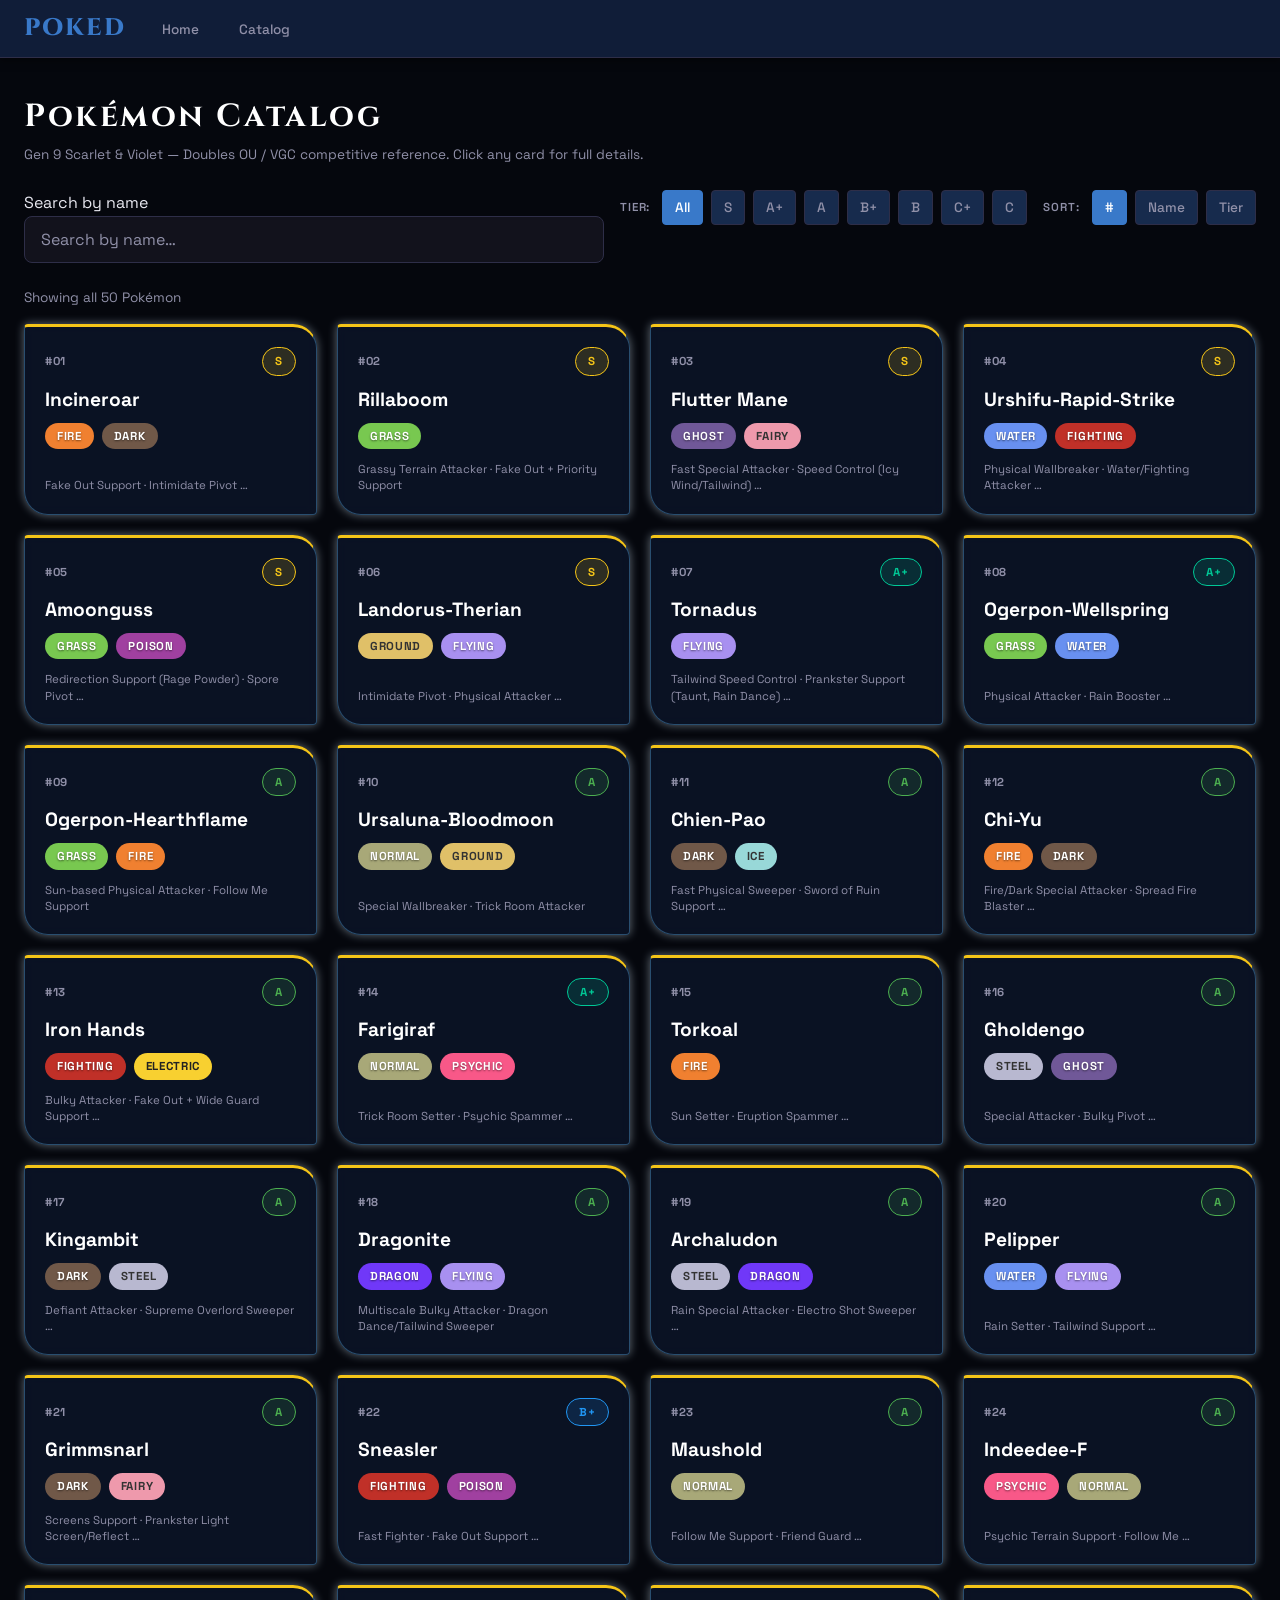
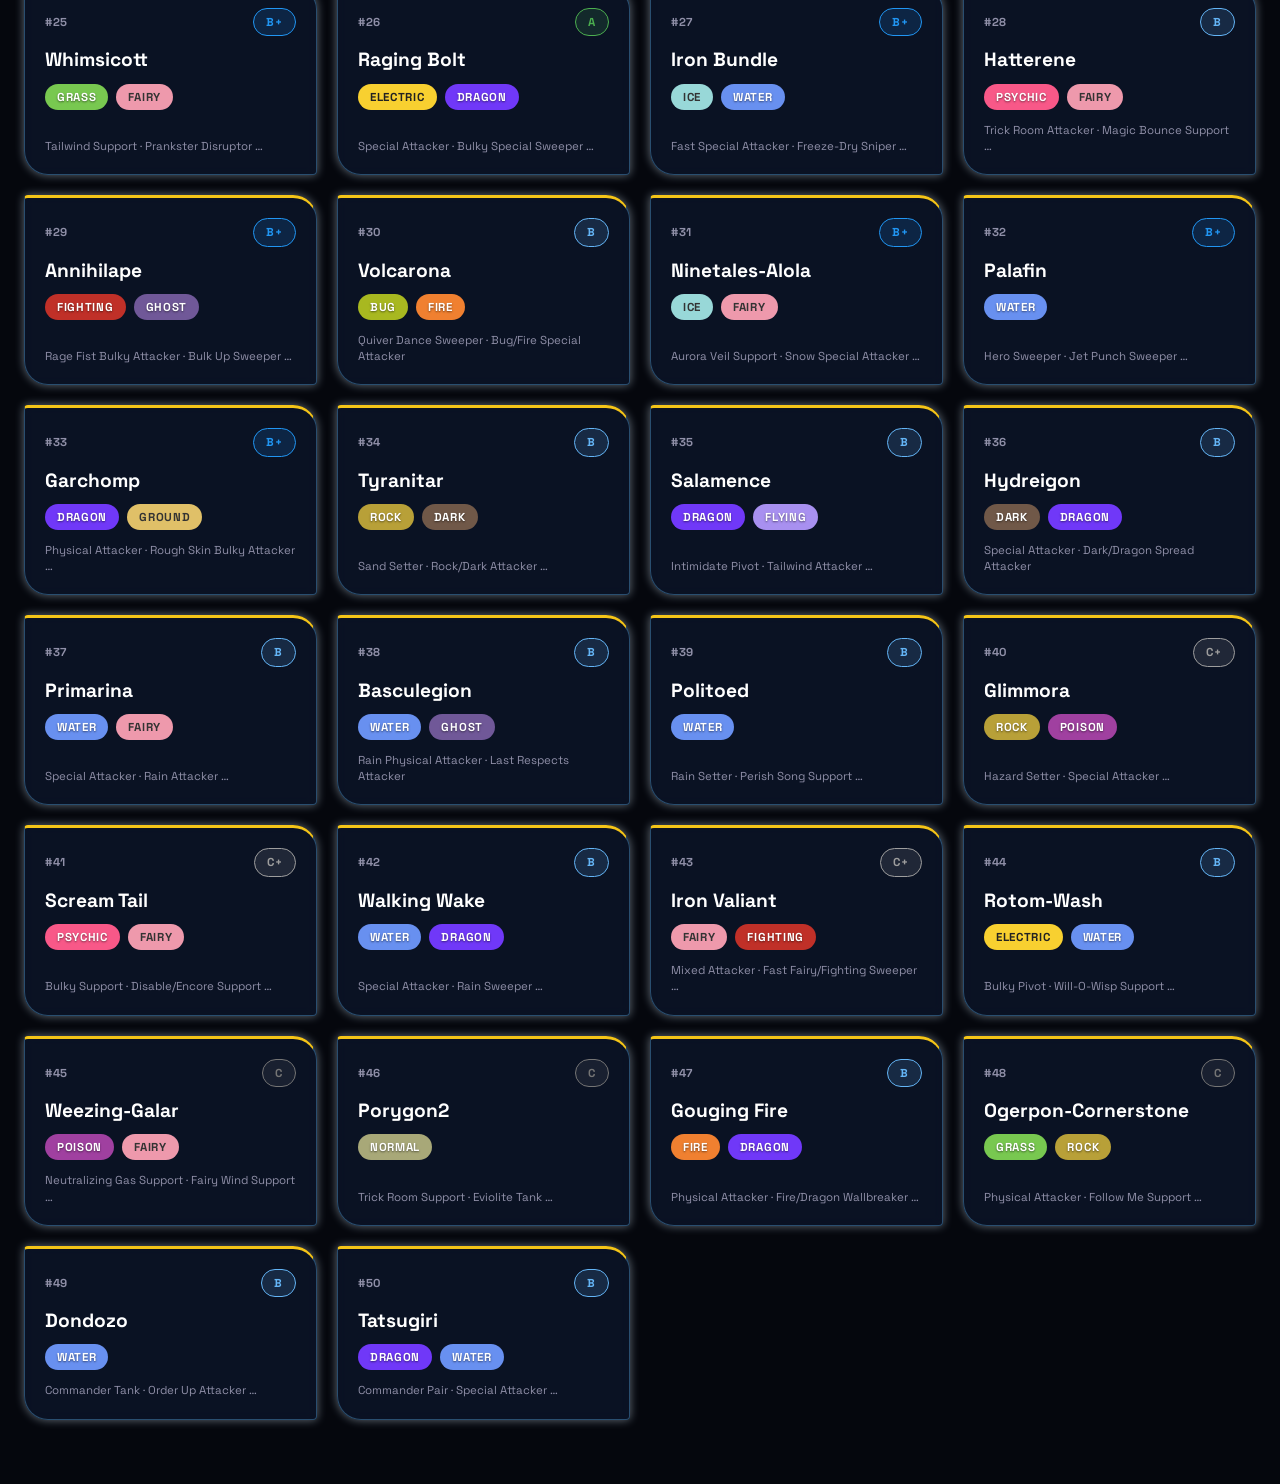
==== catalog.html @ 64c5decd "first commit" ====
<!DOCTYPE html>
<html lang="en">
<head>
  <meta charset="UTF-8" />
  <meta name="viewport" content="width=device-width, initial-scale=1.0" />
  <meta name="description" content="Browse all Gen 9 VGC / Doubles OU Pokémon — filter by tier, search by name, and sort by number, name, or tier." />
  <title>Pokémon Catalog — POKED</title>
  <link rel="stylesheet" href="style.css" />
</head>
<body>

  <!-- ================================================================
       NAVIGATION BAR
       ================================================================ -->
  <nav class="navbar" aria-label="Site navigation">
    <div class="navbar__inner">
      <a href="index.html" class="navbar__brand" aria-label="POKED home">POKED</a>
      <ul class="navbar__links" role="list">
        <li><a href="index.html" class="navbar__link">Home</a></li>
        <li><a href="catalog.html" class="navbar__link">Catalog</a></li>
      </ul>
    </div>
  </nav>

  <!-- ================================================================
       MAIN CONTENT
       ================================================================ -->
  <main class="page-main">
    <div class="container">

      <!-- Page heading -->
      <header style="margin-bottom: var(--space-6);">
        <h1 style="font-size: var(--font-size-2xl); margin-bottom: var(--space-2);">Pokémon Catalog</h1>
        <p style="color: var(--color-text-secondary); font-size: var(--font-size-sm);">
          Gen 9 Scarlet &amp; Violet — Doubles OU / VGC competitive reference. Click any card for full details.
        </p>
      </header>

      <!-- Toolbar: search + tier filter + sort -->
      <section class="catalog-toolbar" aria-label="Filter and sort controls">

        <!-- Search -->
        <div class="search-wrap">
          <label for="search-input" class="visually-hidden">Search by name</label>
          <input
            type="search"
            id="search-input"
            class="search-input"
            placeholder="Search by name…"
            autocomplete="off"
            aria-label="Search Pokémon by name"
          />
        </div>

        <!-- Tier filter -->
        <div class="filter-row" role="group" aria-label="Filter by tier">
          <span class="filter-label">Tier:</span>
          <!-- data-tier="all" means no filter; others match the tier field in data.js -->
          <button class="filter-btn btn--active" data-tier="all">All</button>
          <button class="filter-btn" data-tier="S">S</button>
          <button class="filter-btn" data-tier="A+">A+</button>
          <button class="filter-btn" data-tier="A">A</button>
          <button class="filter-btn" data-tier="B+">B+</button>
          <button class="filter-btn" data-tier="B">B</button>
          <button class="filter-btn" data-tier="C+">C+</button>
          <button class="filter-btn" data-tier="C">C</button>
        </div>

        <!-- Sort -->
        <div class="filter-row" role="group" aria-label="Sort order">
          <span class="filter-label">Sort:</span>
          <!-- data-sort values: "id", "name", "tier" -->
          <button class="filter-btn btn--active" data-sort="id">#</button>
          <button class="filter-btn" data-sort="name">Name</button>
          <button class="filter-btn" data-sort="tier">Tier</button>
        </div>

      </section>

      <!-- Result count -->
      <p class="catalog-count" id="catalog-count" aria-live="polite"></p>

      <!-- Pokémon card grid — populated by JS -->
      <section
        class="pokemon-grid"
        id="pokemon-grid"
        aria-label="Pokémon cards"
      ></section>

    </div>
  </main>

  <!-- ================================================================
       DATA + CATALOG SCRIPT
       data.js must load before catalog.js logic runs.
       ================================================================ -->
  <script src="data.js"></script>
  <script>
    // ----------------------------------------------------------------
    // CATALOG STATE
    // Holds the current search query, active tier filter, and sort order.
    // These are updated by event listeners and trigger a re-render.
    // ----------------------------------------------------------------
    const catalogState = {
      query: '',      // Current search string (lowercase)
      tier: 'all',    // Active tier filter ('all' or a tier string like 'S')
      sort: 'id'      // Current sort key: 'id' | 'name' | 'tier'
    };

    // Tier sort order for the "tier" sort mode (best → worst)
    const TIER_ORDER = { 'S': 0, 'A+': 1, 'A': 2, 'B+': 3, 'B': 4, 'C+': 5, 'C': 6 };

    // ----------------------------------------------------------------
    // UTILITY: Convert a tier string to a CSS class suffix
    // e.g. "A+" → "a-plus",  "S" → "s",  "B+" → "b-plus"
    // ----------------------------------------------------------------
    function tierCssClass(tier) {
      return tier.toLowerCase().replace('+', '-plus');
    }

    // ----------------------------------------------------------------
    // UTILITY: Convert a type name to its CSS class
    // e.g. "Fire" → "type-fire"
    // ----------------------------------------------------------------
    function typeCssClass(type) {
      return 'type-' + type.toLowerCase();
    }

    // ----------------------------------------------------------------
    // buildTypeBadges — Returns HTML string of type badge spans for a Pokémon
    // ----------------------------------------------------------------
    function buildTypeBadges(types) {
      return types.map(function(t) {
        return `<span class="type-badge ${typeCssClass(t)}">${t}</span>`;
      }).join('');
    }

    // ----------------------------------------------------------------
    // buildTierBadge — Returns HTML string of a tier badge span
    // ----------------------------------------------------------------
    function buildTierBadge(tier) {
      return `<span class="tier-badge tier-${tierCssClass(tier)}">${tier}</span>`;
    }

    // ----------------------------------------------------------------
    // formatCardNumber — Formats the id as a zero-padded string, e.g. 1 → "#01"
    // ----------------------------------------------------------------
    function formatCardNumber(id) {
      return '#' + String(id).padStart(2, '0');
    }

    // ----------------------------------------------------------------
    // getFilteredSorted — Returns a filtered and sorted copy of POKEMON
    // based on current catalogState.
    // ----------------------------------------------------------------
    function getFilteredSorted() {
      // 1. Filter by search query and tier
      const filtered = POKEMON.filter(function(p) {
        const matchesQuery = catalogState.query === '' ||
          p.name.toLowerCase().includes(catalogState.query);
        const matchesTier = catalogState.tier === 'all' ||
          p.tier === catalogState.tier;
        return matchesQuery && matchesTier;
      });

      // 2. Sort
      filtered.sort(function(a, b) {
        if (catalogState.sort === 'name') {
          return a.name.localeCompare(b.name);
        }
        if (catalogState.sort === 'tier') {
          const tierDiff = (TIER_ORDER[a.tier] ?? 99) - (TIER_ORDER[b.tier] ?? 99);
          // Within the same tier, sort by id
          return tierDiff !== 0 ? tierDiff : a.id - b.id;
        }
        // Default: sort by id
        return a.id - b.id;
      });

      return filtered;
    }

    // ----------------------------------------------------------------
    // createCard — Creates a Pokémon card anchor element from a Pokémon object.
    // The card links to detail.html?id=N.
    // ----------------------------------------------------------------
    function createCard(pokemon) {
      const card = document.createElement('a');
      card.className = 'pokemon-card';
      card.href = `detail.html?id=${pokemon.id}`;

      // data-* attributes are used for future CSS targeting if needed
      card.dataset.id   = pokemon.id;
      card.dataset.name = pokemon.name.toLowerCase();
      card.dataset.tier = pokemon.tier;

      // Show only the first 2 roles, truncated if there are more
      const displayRoles = pokemon.roles.slice(0, 2);
      const rolesText    = displayRoles.join(' · ') +
        (pokemon.roles.length > 2 ? ' …' : '');

      card.innerHTML = `
        <div class="card__header">
          <span class="card__number">${formatCardNumber(pokemon.id)}</span>
          ${buildTierBadge(pokemon.tier)}
        </div>
        <div class="card__name">${pokemon.name}</div>
        <div class="card__types">${buildTypeBadges(pokemon.types)}</div>
        <div class="card__roles">${rolesText}</div>
      `;

      return card;
    }

    // ----------------------------------------------------------------
    // renderGrid — Clears and re-renders the grid based on current state.
    // Also updates the result count display.
    // ----------------------------------------------------------------
    function renderGrid() {
      const grid      = document.getElementById('pokemon-grid');
      const countEl   = document.getElementById('catalog-count');
      const results   = getFilteredSorted();

      // Clear existing content
      grid.innerHTML = '';

      if (results.length === 0) {
        // Show empty state
        const empty = document.createElement('div');
        empty.className = 'catalog-empty';
        empty.textContent = 'No Pokémon match your search.';
        grid.appendChild(empty);
        countEl.textContent = '0 results';
        return;
      }

      // Render cards
      results.forEach(function(pokemon) {
        grid.appendChild(createCard(pokemon));
      });

      // Update count label
      countEl.textContent =
        results.length === POKEMON.length
          ? `Showing all ${results.length} Pokémon`
          : `Showing ${results.length} of ${POKEMON.length} Pokémon`;
    }

    // ----------------------------------------------------------------
    // EVENT LISTENERS — Search input
    // Debounced: only re-renders 150ms after the user stops typing.
    // ----------------------------------------------------------------
    (function initSearch() {
      const input = document.getElementById('search-input');
      let debounceTimer;

      input.addEventListener('input', function() {
        clearTimeout(debounceTimer);
        debounceTimer = setTimeout(function() {
          catalogState.query = input.value.trim().toLowerCase();
          renderGrid();
        }, 150);
      });
    })();

    // ----------------------------------------------------------------
    // EVENT LISTENERS — Tier filter buttons
    // Uses event delegation on the toolbar element.
    // ----------------------------------------------------------------
    (function initTierFilters() {
      document.querySelectorAll('[data-tier]').forEach(function(btn) {
        btn.addEventListener('click', function() {
          // Update active state
          document.querySelectorAll('[data-tier]').forEach(function(b) {
            b.classList.remove('btn--active');
          });
          btn.classList.add('btn--active');

          catalogState.tier = btn.dataset.tier;
          renderGrid();
        });
      });
    })();

    // ----------------------------------------------------------------
    // EVENT LISTENERS — Sort buttons
    // ----------------------------------------------------------------
    (function initSortButtons() {
      document.querySelectorAll('[data-sort]').forEach(function(btn) {
        btn.addEventListener('click', function() {
          // Update active state
          document.querySelectorAll('[data-sort]').forEach(function(b) {
            b.classList.remove('btn--active');
          });
          btn.classList.add('btn--active');

          catalogState.sort = btn.dataset.sort;
          renderGrid();
        });
      });
    })();

    // ----------------------------------------------------------------
    // INITIAL RENDER — Run when the page first loads
    // ----------------------------------------------------------------
    renderGrid();
  </script>

</body>
</html>
---- style.css ----
/* =============================================================================
    style.css — POKED Shared Stylesheet
    Gen 9 VGC / Doubles OU Pokémon Reference Site
    Dark base theme. All colors, fonts, and spacing are CSS custom properties
    defined in :root below — edit those to restyle the entire site at once.
    ============================================================================= */


  /* =============================================================================
    CSS CUSTOM PROPERTIES (Design Tokens)
    Change these variables to restyle the whole site.
    ============================================================================= */
  @import url('https://fonts.googleapis.com/css2?family=Cinzel:wght@400;700;900&family=Space+Grotesk:wght@400;500;700&display=swap');
    :root {
    /* --- Background Colors --- */
    --color-bg-page:        #05070D;   /* Main page background */
    --color-bg-surface:     #101D38;   /* Cards, panels, nav background */
    --color-bg-elevated:    #172B4D;   /* Hover states, input backgrounds */
    --color-bg-input:       #12121c;   /* Form input backgrounds */

    /* --- Text Colors --- */
    --color-text-primary:   #e8e8f0;   /* Main body text */
    --color-text-secondary: #9090a8;   /* Captions, labels, muted text */
    --color-text-heading:   #ffffff;   /* Page and section headings */
    --color-text-link:      #7b8cff;   /* Hyperlinks */

    /* --- Accent / Brand Colors --- */
    --color-accent:         #3979C9;   /* Primary accent (buttons, highlights) */
    --color-accent-hover:   #65BFFF;   /* Accent on hover */
    --color-accent-dim:     rgba(95,111,255,0.15); /* Subtle accent tint for backgrounds */

    /* --- Border Colors --- */
    --color-border:         #2e2e48;   /* General borders and dividers */
    --color-border-subtle:  #1e1e30;   /* Subtle inner borders */

    /* --- Tier Badge Colors --- */
    --color-tier-s:         #f5c518;   /* S tier — gold */
    --color-tier-s-bg:      rgba(245,197,24,0.15);
    --color-tier-a-plus:    #00c896;   /* A+ tier — emerald */
    --color-tier-a-plus-bg: rgba(0,200,150,0.15);
    --color-tier-a:         #4caf50;   /* A  tier — green */
    --color-tier-a-bg:      rgba(76,175,80,0.15);
    --color-tier-b-plus:    #2196f3;   /* B+ tier — blue */
    --color-tier-b-plus-bg: rgba(33,150,243,0.15);
    --color-tier-b:         #64b5f6;   /* B  tier — light blue */
    --color-tier-b-bg:      rgba(100,181,246,0.15);
    --color-tier-c-plus:    #9e9e9e;   /* C+ tier — gray */
    --color-tier-c-plus-bg: rgba(158,158,158,0.15);
    --color-tier-c:         #757575;   /* C  tier — dark gray */
    --color-tier-c-bg:      rgba(117,117,117,0.15);

    /* --- Pokémon Type Colors (standard series palette) --- */
    --type-normal:   #A8A878;
    --type-fire:     #F08030;
    --type-water:    #6890F0;
    --type-electric: #F8D030;
    --type-grass:    #78C850;
    --type-ice:      #98D8D8;
    --type-fighting: #C03028;
    --type-poison:   #A040A0;
    --type-ground:   #E0C068;
    --type-flying:   #A890F0;
    --type-psychic:  #F85888;
    --type-bug:      #A8B820;
    --type-rock:     #B8A038;
    --type-ghost:    #705898;
    --type-dragon:   #7038F8;
    --type-dark:     #705848;
    --type-steel:    #B8B8D0;
    --type-fairy:    #EE99AC;

    /* --- Stat Bar Colors --- */
    --color-stat-hp:   #6ac76a;   /* HP bar */
    --color-stat-atk:  #f66;      /* Attack bar */
    --color-stat-def:  #f8a440;   /* Defense bar */
    --color-stat-spa:  #5ab4f5;   /* Sp. Atk bar */
    --color-stat-spd:  #9d7de8;   /* Sp. Def bar */
    --color-stat-spe:  #f8d830;   /* Speed bar */
    --color-stat-bg:   #2a2a3a;   /* Stat bar track background */

    /* --- Typography --- */
    --font-body: 'Space Grotesk', system-ui, sans-serif;
    --font-heading: 'Cinzel', serif;
    --font-size-xs: 0.72rem;
    --font-size-sm: 0.85rem;
    --font-size-md: 1rem;
    --font-size-lg: 1.2rem;
    --font-size-xl: 1.5rem;
    --font-size-2xl: 2rem;
    --font-size-3xl: 2.8rem;
h1, h2, h3, .hero__title, .navbar__brand {
  font-family: var(--font-heading);
  letter-spacing: 0.08em;
}
    /* --- Spacing Scale --- */
    --space-1: 0.25rem;
    --space-2: 0.5rem;
    --space-3: 0.75rem;
    --space-4: 1rem;
    --space-5: 1.25rem;
    --space-6: 1.5rem;
    --space-8: 2rem;
    --space-10: 2.5rem;
    --space-12: 3rem;
    --space-16: 4rem;

    /* --- Border Radius --- */
    --radius-sm:  4px;
    --radius-md:  8px;
    --radius-lg:  12px;
    --radius-xl:  18px;
    --radius-full: 9999px; /* Pill-shaped buttons / badges */

    /* --- Shadows --- */
    --shadow-card: 0 2px 12px rgba(0,0,0,0.45);
    --shadow-card-hover: 0 6px 24px rgba(95,111,255,0.18);
    --shadow-nav:  0 2px 8px rgba(0,0,0,0.5);

    /* --- Transitions --- */
    --transition-fast: 120ms ease;
    --transition-base: 200ms ease;

    /* --- Layout --- */
    --max-width-site:    1280px;  /* Maximum width of content container */
    --nav-height:        58px;    /* Top navigation bar height */
    --catalog-grid-min:  240px;   /* Minimum Pokémon card width before wrapping */
  }


  /* =============================================================================
    RESET & BASE STYLES
    ============================================================================= */
  *, *::before, *::after {
    box-sizing: border-box;
    margin: 0;
    padding: 0;
  }

  html {
    font-size: 16px;
    scroll-behavior: smooth;
  }

  body  {

    background-color: var(--color-bg-page);
    color: var(--color-text-primary);
    font-family: var(--font-body);
    font-size: var(--font-size-md);
    line-height: 1.6;
    min-height: 100vh;
  }

  a { 
    color: var(--color-text-link);
    text-decoration: none;
    transition: color var(--transition-fast);
  }

  a:hover {
    color: var(--color-accent-hover);
    text-decoration: underline;
  }

  ul, ol {
    list-style: none;
  }

  img {
    max-width: 100%;
    display: block;
  }

  button {
    cursor: pointer;
    font-family: var(--font-body);
  }

  h1, h2, h3, h4, h5, h6 {
    color: var(--color-text-heading);
    line-height: 1.2;
  }


  /* =============================================================================
    NAVIGATION BAR
    ============================================================================= */
  .navbar {
    position: sticky;
    top: 0;
    z-index: 100;
    height: var(--nav-height);
    background-color: var(--color-bg-surface);
    border-bottom: 1px solid var(--color-border);
    box-shadow: var(--shadow-nav);
    display: flex;
    align-items: center;
  }

  .navbar__inner {
    width: 100%;
    max-width: var(--max-width-site);
    margin: 0 auto;
    padding: 0 var(--space-6);
    display: flex;
    align-items: center;
    gap: var(--space-6);
  }

  /* Site wordmark / logo text */
  .navbar__brand {
    font-size: var(--font-size-xl);
    font-weight: 800;
    letter-spacing: 0.05em;
    color: var(--color-accent);
    text-decoration: none;
  }

  .navbar__brand:hover {
    color: var(--color-accent-hover);
    text-decoration: none;
  }

  .navbar__links {
    display: flex;
    gap: var(--space-4);
    align-items: center;
    flex: 1;
  }

  .navbar__link {
    font-size: var(--font-size-sm);
    font-weight: 500;
    color: var(--color-text-secondary);
    padding: var(--space-2) var(--space-3);
    border-radius: var(--radius-sm);
    transition: color var(--transition-fast), background-color var(--transition-fast);
  }

  .navbar__link:hover {
    color: var(--color-text-primary);
    background-color: var(--color-bg-elevated);
    text-decoration: none;
  }

  .navbar__link--back {
    display: inline-flex;
    align-items: center;
    gap: var(--space-2);
    font-weight: 600;
  }


  /* =============================================================================
    SHARED LAYOUT HELPERS
    ============================================================================= */
  .container {
    max-width: var(--max-width-site);
    margin: 0 auto;
    padding: 0 var(--space-6);
  }

  .page-main {
    padding: var(--space-10) 0 var(--space-16) 0;
  }


  /* =============================================================================
    BUTTONS
    ============================================================================= */
  .btn {
    display: inline-flex;
    align-items: center;
    gap: var(--space-2);
    padding: var(--space-3) var(--space-6);
    border: none;
    border-radius: var(--radius-md);
    font-size: var(--font-size-md);
    font-weight: 600;
    text-decoration: none;
    transition: background-color var(--transition-base), color var(--transition-base), transform var(--transition-fast);
    cursor: pointer;
  }

  .btn:hover {
    text-decoration: none;
    transform: translateY(-1px);
  }

  .btn:active {
    transform: translateY(0);
  }

  /* Primary (accent) button */
  .btn--primary {
    background-color: var(--color-accent);
    color: #ffffff;
  }

  .btn--primary:hover {
    background-color: var(--color-accent-hover);
    color: #ffffff;
  }

  /* Secondary / ghost button */
  .btn--secondary {
    background-color: var(--color-bg-elevated);
    color: var(--color-text-primary);
    border: 1px solid var(--color-border);
  }

  .btn--secondary:hover {
    background-color: var(--color-accent-dim);
    border-color: var(--color-accent);
    color: var(--color-text-heading);
  }

  /* Large size modifier */
  .btn--lg {
    padding: var(--space-4) var(--space-10);
    font-size: var(--font-size-lg);
    border-radius: var(--radius-lg);
  }

  /* Active / selected state for filter buttons */
  .btn--active {
    background-color: var(--color-accent);
    color: #ffffff;
    border-color: var(--color-accent);
  }


  /* =============================================================================
    INDEX PAGE — Landing / Main Menu
    ============================================================================= */

  /* Full-height hero section */
  .hero {
    display: flex;
    flex-direction: column;
    align-items: center;
    justify-content: center;
    text-align: center;
    padding: var(--space-16) var(--space-6);
    min-height: calc(60vh - var(--nav-height));
  }

  .hero__eyebrow {
    font-size: var(--font-size-sm);
    font-weight: 600;
    letter-spacing: 0.12em;
    text-transform: uppercase;
    color: var(--color-accent);
    margin-bottom: var(--space-4);
  }

  .hero__title {
    font-size: var(--font-size-3xl);
    font-weight: 900;
    letter-spacing: -0.02em;
    background: linear-gradient(135deg, var(--color-text-heading) 40%, var(--color-accent-hover));
    -webkit-background-clip: text;
    -webkit-text-fill-color: transparent;
    background-clip: text;
    margin-bottom: var(--space-4);
  }

  .hero__subtitle {
    font-size: var(--font-size-lg);
    color: var(--color-text-secondary);
    max-width: 540px;
    margin-bottom: var(--space-6);
  }

  .hero__desc {
    font-size: var(--font-size-md);
    color: var(--color-text-secondary);
    max-width: 600px;
    margin-bottom: var(--space-8);
    line-height: 1.7;
  }

  .hero__cta {
    margin-bottom: var(--space-12);
  }

  /* Quick-stats row on index page */
  .stats-grid {
    display: flex;
    flex-wrap: wrap;
    gap: var(--space-4);
    justify-content: center;
    padding: var(--space-8) var(--space-6);
    border-top: 1px solid var(--color-border);
    max-width: 900px;
    margin: 0 auto;
  }

  .stat-card {
    background-color: var(--color-bg-surface);
    border: 1px solid var(--color-border);
    border-radius: var(--radius-lg);
    padding: var(--space-5) var(--space-6);
    text-align: center;
    min-width: 100px;
    flex: 1 1 100px;
  }

  .stat-card__value {
    font-size: var(--font-size-2xl);
    font-weight: 800;
    color: var(--color-text-heading);
    line-height: 1;
    margin-bottom: var(--space-2);
  }

  .stat-card__label {
    font-size: var(--font-size-xs);
    font-weight: 600;
    letter-spacing: 0.08em;
    text-transform: uppercase;
    color: var(--color-text-secondary);
  }


  /* =============================================================================
    CATALOG PAGE — Pokémon Grid
    ============================================================================= */

  /* Toolbar: search + filter + sort row */
  .catalog-toolbar {
    display: flex;
    flex-wrap: wrap;
    gap: var(--space-4);
    align-items: flex-start;
    margin-bottom: var(--space-6);
  }

  /* Search input wrapper */
  .search-wrap {
    flex: 1 1 200px;
  }

  .search-input {
    width: 100%;
    padding: var(--space-3) var(--space-4);
    background-color: var(--color-bg-input);
    border: 1px solid var(--color-border);
    border-radius: var(--radius-md);
    color: var(--color-text-primary);
    font-size: var(--font-size-md);
    font-family: var(--font-body);
    transition: border-color var(--transition-fast), box-shadow var(--transition-fast);
    outline: none;
  }

  .search-input::placeholder {
    color: var(--color-text-secondary);
  }

  .search-input:focus {
    border-color: var(--color-accent);
    box-shadow: 0 0 0 3px var(--color-accent-dim);
  }

  /* Row of filter / sort buttons */
  .filter-row {
    display: flex;
    flex-wrap: wrap;
    gap: var(--space-2);
    align-items: center;
  }

  .filter-label {
    font-size: var(--font-size-xs);
    text-transform: uppercase;
    letter-spacing: 0.08em;
    color: var(--color-text-secondary);
    font-weight: 600;
    margin-right: var(--space-1);
  }

  /* Filter / sort button base style */
  .filter-btn {
    padding: var(--space-2) var(--space-3);
    background-color: var(--color-bg-elevated);
    border: 1px solid var(--color-border);
    border-radius: var(--radius-sm);
    color: var(--color-text-secondary);
    font-size: var(--font-size-sm);
    font-weight: 500;
    transition: background-color var(--transition-fast), color var(--transition-fast), border-color var(--transition-fast);
  }

  .filter-btn:hover {
    background-color: var(--color-accent-dim);
    border-color: var(--color-accent);
    color: var(--color-text-primary);
  }

  .filter-btn.btn--active {
    background-color: var(--color-accent);
    border-color: var(--color-accent);
    color: #fff;
  }

  /* Result count indicator */
  .catalog-count {
    font-size: var(--font-size-sm);
    color: var(--color-text-secondary);
    margin-bottom: var(--space-4);
  }

  /* Pokémon grid layout */
  .pokemon-grid {
    display: grid;
    grid-template-columns: repeat(auto-fill, minmax(var(--catalog-grid-min), 1fr));
    gap: var(--space-5);
  }

  /* No-results message */
  .catalog-empty {
    grid-column: 1 / -1;
    text-align: center;
    padding: var(--space-16);
    color: var(--color-text-secondary);
    font-size: var(--font-size-lg);
  }


  /* =============================================================================
    POKÉMON CARD (used in catalog grid)
    ============================================================================= */
  .pokemon-card {
    background-color: rgba(16, 29, 56, 0.55);
    backdrop-filter: blur(6px);
    border: 1px solid rgba(101, 191, 255, 0.35);
    border-top: 3px solid var(--color-tier-s);
    box-shadow: 0 0 14px rgba(101, 191, 255, 0.15);
    border-radius: 4px 24px 4px 24px;                
    padding: var(--space-5);
    cursor: pointer;
    text-decoration: none;
    display: flex;
    flex-direction: column;
    gap: var(--space-3);
    transition:
      transform var(--transition-base),
      box-shadow var(--transition-base),
      border-color var(--transition-base);
    box-shadow: 0 0 10px rgba(216, 236, 250, 0.45);
  }

  .pokemon-card:hover {
    transform: translateY(-3px);
    box-shadow: var(--shadow-card-hover);
    border-color: var(--color-accent);
    text-decoration: none;
  }

  /* Card header row: number + tier badge */
  .card__header {
    display: flex;
    justify-content: space-between;
    align-items: center;
  }

  .card__number {
    font-size: var(--font-size-xs);
    font-weight: 700;
    font-family: var(--font-mono);
    color: var(--color-text-secondary);
    letter-spacing: 0.05em;
  }

  /* Pokémon name */
  .card__name {
    font-size: var(--font-size-lg);
    font-weight: 700;
    color: var(--color-text-heading);
    line-height: 1.2;
  }

  /* Type badges row */
  .card__types {
    display: flex;
    flex-wrap: wrap;
    gap: var(--space-2);
  }

  /* Roles (first 2, truncated) */
  .card__roles {
    font-size: var(--font-size-xs);
    color: var(--color-text-secondary);
    line-height: 1.4;
    margin-top: auto; /* Push to bottom of card */
  }


  /* =============================================================================
    TYPE BADGES
    Shared across cards and detail page.
    Each type gets a class derived from its lowercase name (e.g. .type-fire).
    ============================================================================= */
  .type-badge {
    display: inline-block;
    padding: var(--space-1) var(--space-3);
    border-radius: var(--radius-full);
    font-size: var(--font-size-xs);
    font-weight: 700;
    letter-spacing: 0.06em;
    text-transform: uppercase;
    color: #fff;
    /* text shadow for contrast on light type colors */
    text-shadow: 0 1px 2px rgba(0,0,0,0.5);
  }

  /* One class per type, using the variables defined in :root */
  .type-normal   { background-color: var(--type-normal); }
  .type-fire     { background-color: var(--type-fire); }
  .type-water    { background-color: var(--type-water); }
  .type-electric { background-color: var(--type-electric); color: #222; text-shadow: none; }
  .type-grass    { background-color: var(--type-grass); color: #fff; }
  .type-ice      { background-color: var(--type-ice); color: #333; text-shadow: none; }
  .type-fighting { background-color: var(--type-fighting); }
  .type-poison   { background-color: var(--type-poison); }
  .type-ground   { background-color: var(--type-ground); color: #333; text-shadow: none; }
  .type-flying   { background-color: var(--type-flying); }
  .type-psychic  { background-color: var(--type-psychic); }
  .type-bug      { background-color: var(--type-bug); }
  .type-rock     { background-color: var(--type-rock); }
  .type-ghost    { background-color: var(--type-ghost); }
  .type-dragon   { background-color: var(--type-dragon); }
  .type-dark     { background-color: var(--type-dark); }
  .type-steel    { background-color: var(--type-steel); color: #333; text-shadow: none; }
  .type-fairy    { background-color: var(--type-fairy); color: #333; text-shadow: none; }


  /* =============================================================================
    TIER BADGES
    ============================================================================= */
  .tier-badge {
    display: inline-block;
    padding: var(--space-1) var(--space-3);
    border-radius: var(--radius-full);
    font-size: var(--font-size-xs);
    font-weight: 800;
    letter-spacing: 0.08em;
    text-transform: uppercase;
  }

  .tier-s    { color: var(--color-tier-s);      background-color: var(--color-tier-s-bg);      border: 1px solid var(--color-tier-s); }
  .tier-a-plus { color: var(--color-tier-a-plus); background-color: var(--color-tier-a-plus-bg); border: 1px solid var(--color-tier-a-plus); }
  .tier-a    { color: var(--color-tier-a);      background-color: var(--color-tier-a-bg);      border: 1px solid var(--color-tier-a); }
  .tier-b-plus { color: var(--color-tier-b-plus); background-color: var(--color-tier-b-plus-bg); border: 1px solid var(--color-tier-b-plus); }
  .tier-b    { color: var(--color-tier-b);      background-color: var(--color-tier-b-bg);      border: 1px solid var(--color-tier-b); }
  .tier-c-plus { color: var(--color-tier-c-plus); background-color: var(--color-tier-c-plus-bg); border: 1px solid var(--color-tier-c-plus); }
  .tier-c    { color: var(--color-tier-c);      background-color: var(--color-tier-c-bg);      border: 1px solid var(--color-tier-c); }


  /* =============================================================================
    STAT BARS (used on detail page)
    ============================================================================= */
  .stat-list {
    display: flex;
    flex-direction: column;
    gap: var(--space-3);
  }

  .stat-row {
    display: grid;
    grid-template-columns: 60px 38px 1fr;
    align-items: center;
    gap: var(--space-3);
  }

  .stat-row__label {
    font-size: var(--font-size-xs);
    font-weight: 700;
    text-transform: uppercase;
    letter-spacing: 0.05em;
    color: var(--color-text-secondary);
    text-align: right;
  }

  .stat-row__value {
    font-size: var(--font-size-sm);
    font-weight: 700;
    font-family: var(--font-mono);
    color: var(--color-text-primary);
    text-align: right;
  }

  /* Stat bar track */
  .stat-row__bar-track {
    height: 10px;
    background-color: var(--color-stat-bg);
    border-radius: var(--radius-full);
    overflow: hidden;
  }

  /* Animated fill — width set via inline style in JS */
  .stat-row__bar-fill {
    height: 100%;
    border-radius: var(--radius-full);
    transition: width 600ms cubic-bezier(0.22, 1, 0.36, 1);
  }

  /* Stat-specific fill colors */
  .stat-row--hp   .stat-row__bar-fill { background-color: var(--color-stat-hp); }
  .stat-row--atk  .stat-row__bar-fill { background-color: var(--color-stat-atk); }
  .stat-row--def  .stat-row__bar-fill { background-color: var(--color-stat-def); }
  .stat-row--spa  .stat-row__bar-fill { background-color: var(--color-stat-spa); }
  .stat-row--spd  .stat-row__bar-fill { background-color: var(--color-stat-spd); }
  .stat-row--spe  .stat-row__bar-fill { background-color: var(--color-stat-spe); }


  /* =============================================================================
    DETAIL PAGE
    ============================================================================= */

  /* Breadcrumb / back navigation line */
  .detail-back {
    margin-bottom: var(--space-6);
  }

  /* Header section: name, number, types, tier */
  .detail-header {
    display: flex;
    flex-direction: column;
    gap: var(--space-3);
    margin-bottom: var(--space-8);
    padding-bottom: var(--space-6);
    border-bottom: 1px solid var(--color-border);
  }

  .detail-header__meta {
    display: flex;
    align-items: center;
    gap: var(--space-3);
    flex-wrap: wrap;
  }

  .detail-header__number {
    font-size: var(--font-size-sm);
    font-family: var(--font-mono);
    color: var(--color-text-secondary);
    font-weight: 700;
    letter-spacing: 0.06em;
  }

  .detail-header__name {
    font-size: var(--font-size-2xl);
    font-weight: 900;
    color: var(--color-text-heading);
    letter-spacing: -0.01em;
  }

  .detail-header__badges {
    display: flex;
    gap: var(--space-2);
    flex-wrap: wrap;
    align-items: center;
  }

  /* Grid layout for the content sections */
  .detail-body {
    display: grid;
    grid-template-columns: 1fr 1fr;
    gap: var(--space-6);
  }

  /* A detail section block */
  .detail-section {
    background-color: var(--color-bg-surface);
    border: 1px solid var(--color-border);
    border-radius: var(--radius-lg);
    padding: var(--space-5) var(--space-6);
  }

  /* Section title */
  .detail-section__title {
    font-size: var(--font-size-xs);
    font-weight: 700;
    text-transform: uppercase;
    letter-spacing: 0.1em;
    color: var(--color-accent);
    margin-bottom: var(--space-4);
  }

  /* Sections that span the full width */
  .detail-section--full {
    grid-column: 1 / -1;
  }

  /* Plain text paragraphs within detail sections */
  .detail-section__text {
    font-size: var(--font-size-sm);
    color: var(--color-text-primary);
    line-height: 1.7;
  }

  /* Chip / tag elements (items, moves, counters, synergies) */
  .chip-list {
    display: flex;
    flex-wrap: wrap;
    gap: var(--space-2);
  }

  .chip {
    display: inline-block;
    padding: var(--space-1) var(--space-3);
    background-color: var(--color-bg-elevated);
    border: 1px solid var(--color-border);
    border-radius: var(--radius-full);
    font-size: var(--font-size-xs);
    font-weight: 500;
    color: var(--color-text-primary);
    white-space: nowrap;
  }

  /* Pokémon counter / synergy name chips (slightly highlighted) */
  .chip--pokemon {
    background-color: var(--color-accent-dim);
    border-color: var(--color-accent);
    color: var(--color-accent-hover);
    font-weight: 600;
  }

  /* Role list items */
  .role-list {
    display: flex;
    flex-direction: column;
    gap: var(--space-2);
  }

  .role-item {
    font-size: var(--font-size-sm);
    color: var(--color-text-primary);
    padding-left: var(--space-4);
    position: relative;
  }

  .role-item::before {
    content: "›";
    position: absolute;
    left: 0;
    color: var(--color-accent);
    font-weight: 700;
  }

  /* 404/Not-found message on detail page */
  .detail-not-found {
    text-align: center;
    padding: var(--space-16);
  }

  .detail-not-found h2 {
    font-size: var(--font-size-xl);
    color: var(--color-text-secondary);
    margin-bottom: var(--space-4);
  }


  /* =============================================================================
    RESPONSIVE BREAKPOINTS
    ============================================================================= */

  /* --- Tablet (max 900px) --- */
  @media (max-width: 900px) {
    :root {
      --catalog-grid-min: 200px;
    }

    .detail-body {
      grid-template-columns: 1fr;
    }

    .detail-section--full {
      grid-column: 1;
    }

    .hero__title {
      font-size: var(--font-size-2xl);
    }
  }

  /* --- Mobile (max 600px) --- */
  @media (max-width: 600px) {
    :root {
      --space-6: 1rem;
      --catalog-grid-min: 150px;
    }

    .navbar__inner {
      padding: 0 var(--space-4);
    }

    .hero {
      padding: var(--space-10) var(--space-4);
    }

    .hero__title {
      font-size: var(--font-size-xl);
    }

    .hero__subtitle {
      font-size: var(--font-size-md);
    }

    .catalog-toolbar {
      flex-direction: column;
      gap: var(--space-3);
    }

    .filter-row {
      gap: var(--space-2);
    }

    .stats-grid {
      padding: var(--space-6) var(--space-4);
    }

    .stat-card {
      min-width: 80px;
      padding: var(--space-4);
    }

    .detail-header__name {
      font-size: var(--font-size-xl);
    }

    .stat-row {
      grid-template-columns: 48px 32px 1fr;
    }
  }

  /* --- Small mobile (max 380px) --- */
  @media (max-width: 380px) {
    :root {
      --catalog-grid-min: 140px;
    }

    .btn--lg {
      padding: var(--space-3) var(--space-6);
      font-size: var(--font-size-md);
    }
  }
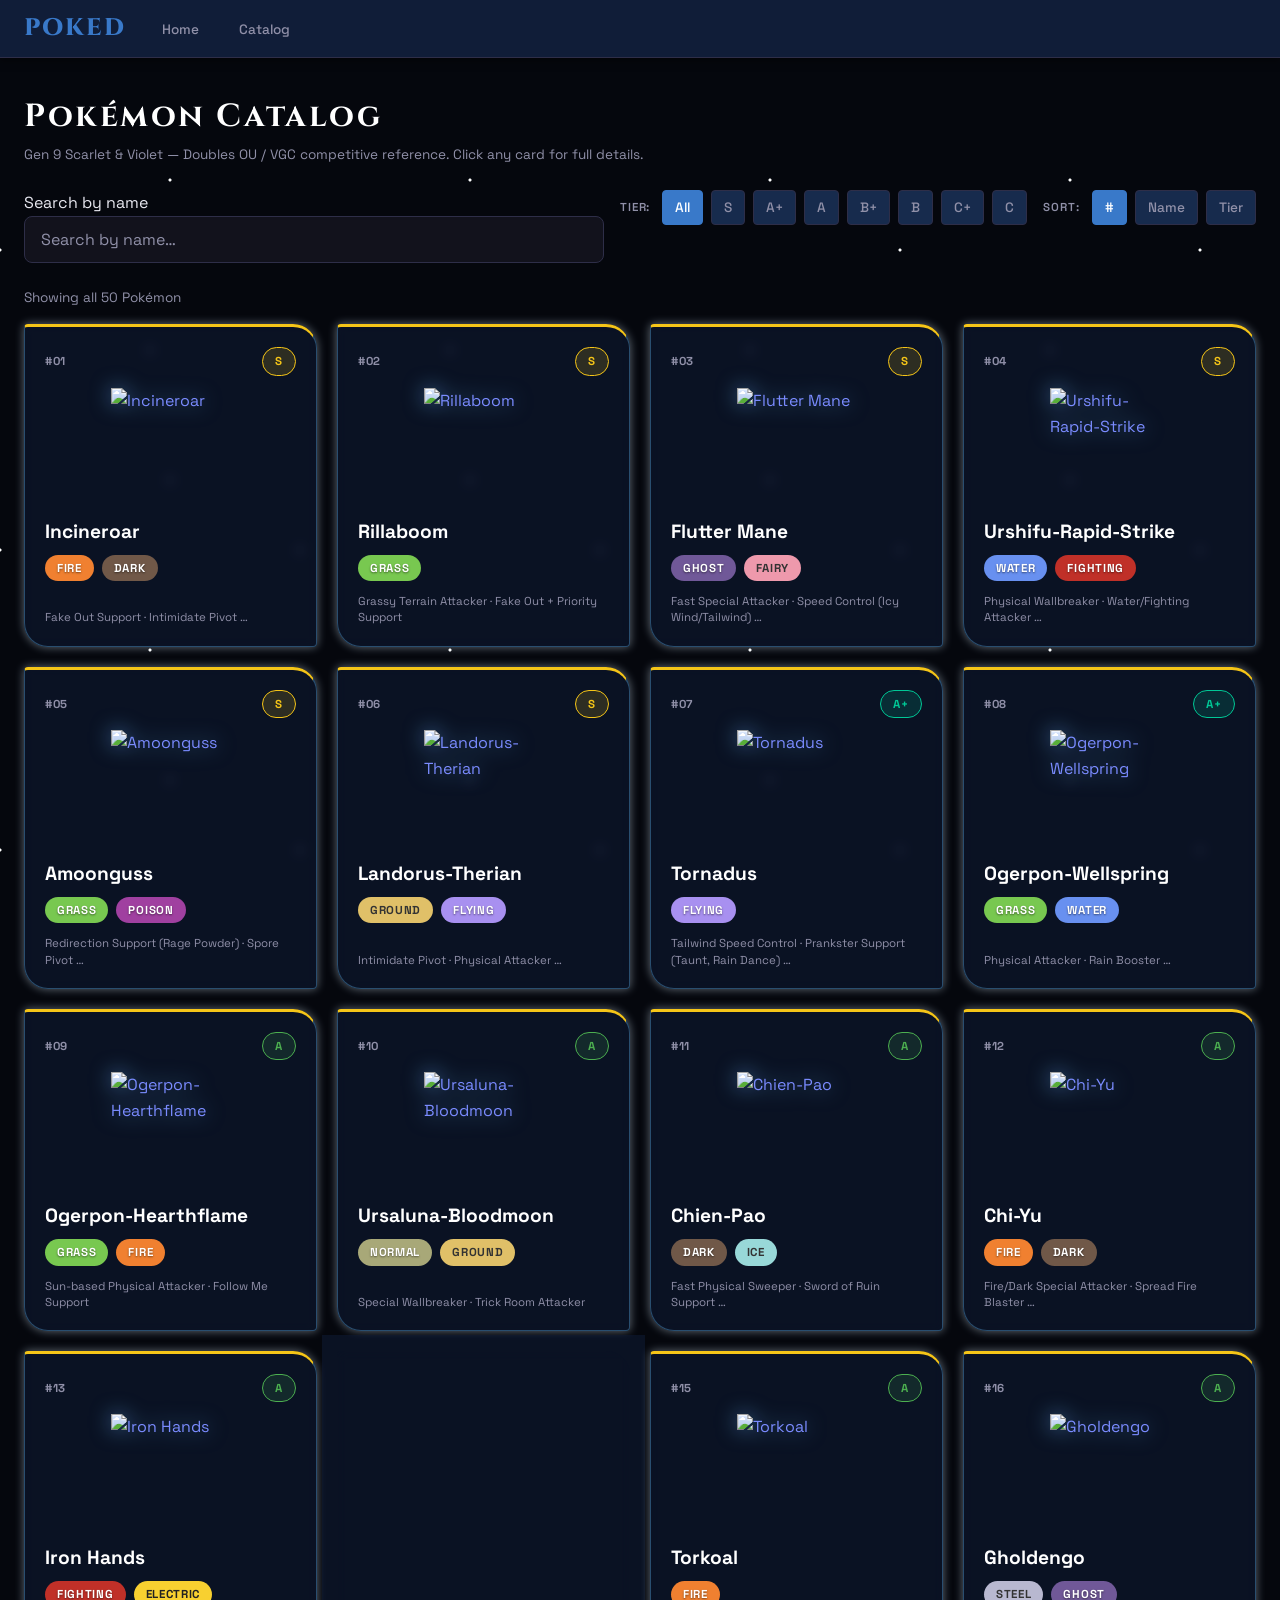
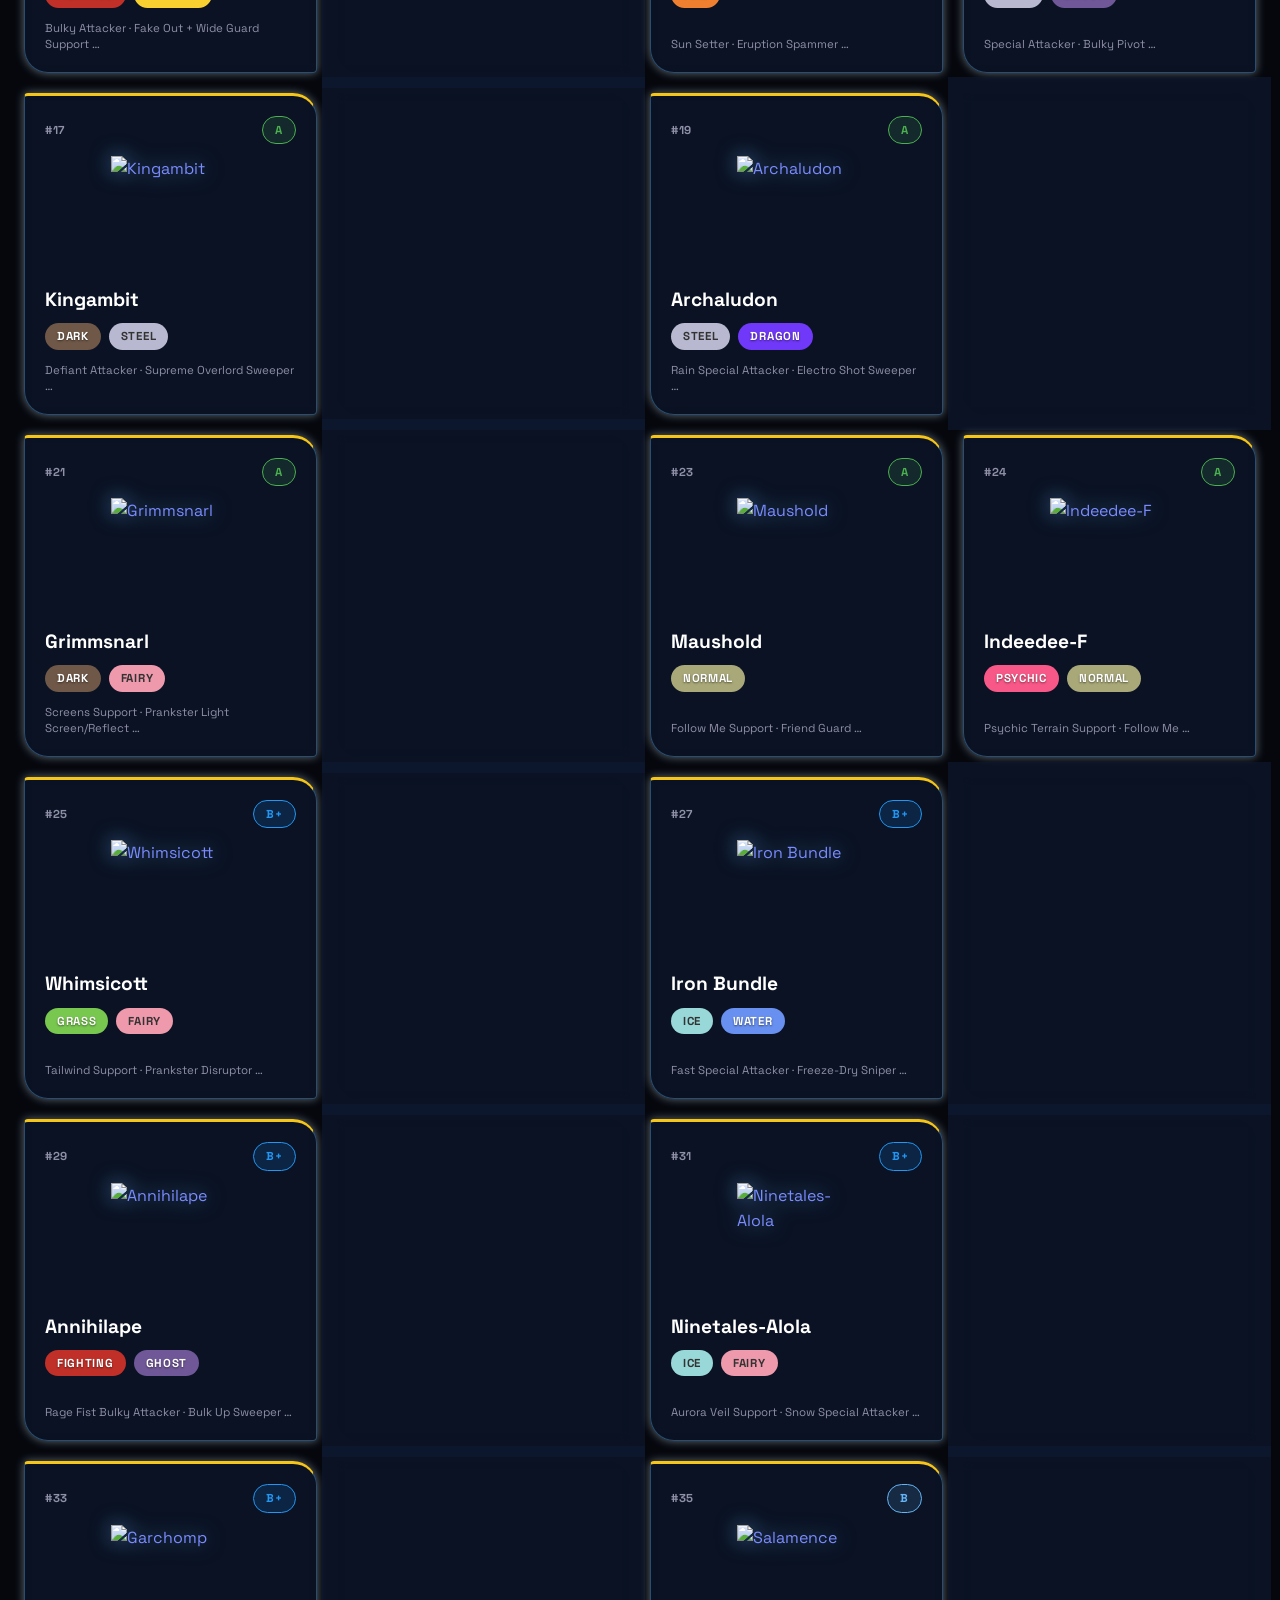
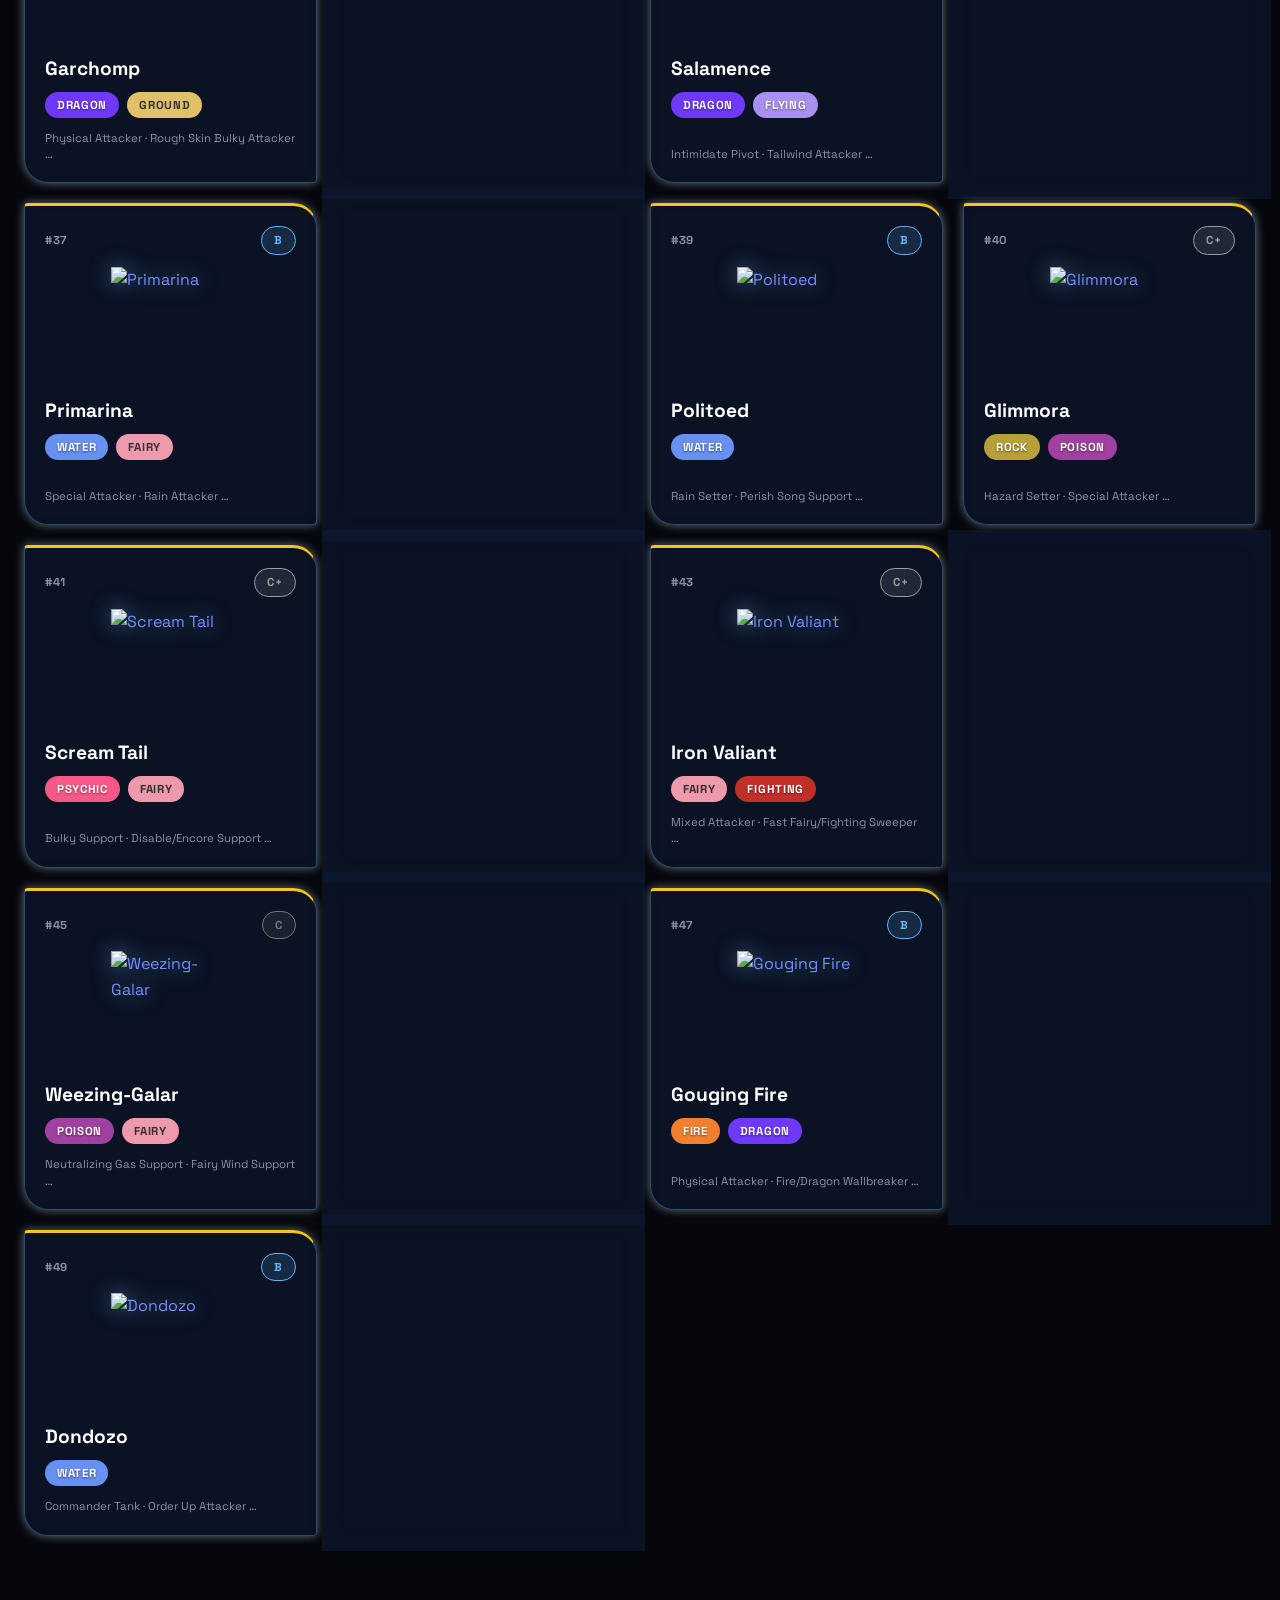
==== commit 80f80470: "edits" ====
--- a/catalog.html
+++ b/catalog.html
@@ -204,6 +204,7 @@
           <span class="card__number">${formatCardNumber(pokemon.id)}</span>
           ${buildTierBadge(pokemon.tier)}
         </div>
+        <img class="card__img" src="${getImage(pokemon.name)}" alt="${pokemon.name}" loading="lazy">
         <div class="card__name">${pokemon.name}</div>
         <div class="card__types">${buildTypeBadges(pokemon.types)}</div>
         <div class="card__roles">${rolesText}</div>
--- a/style.css
+++ b/style.css
@@ -1,948 +1,978 @@
-  /* =============================================================================
-    style.css — POKED Shared Stylesheet
-    Gen 9 VGC / Doubles OU Pokémon Reference Site
-    Dark base theme. All colors, fonts, and spacing are CSS custom properties
-    defined in :root below — edit those to restyle the entire site at once.
-    ============================================================================= */
-
-
-  /* =============================================================================
-    CSS CUSTOM PROPERTIES (Design Tokens)
-    Change these variables to restyle the whole site.
-    ============================================================================= */
-  @import url('https://fonts.googleapis.com/css2?family=Cinzel:wght@400;700;900&family=Space+Grotesk:wght@400;500;700&display=swap');
-    :root {
-    /* --- Background Colors --- */
-    --color-bg-page:        #05070D;   /* Main page background */
-    --color-bg-surface:     #101D38;   /* Cards, panels, nav background */
-    --color-bg-elevated:    #172B4D;   /* Hover states, input backgrounds */
-    --color-bg-input:       #12121c;   /* Form input backgrounds */
-
-    /* --- Text Colors --- */
-    --color-text-primary:   #e8e8f0;   /* Main body text */
-    --color-text-secondary: #9090a8;   /* Captions, labels, muted text */
-    --color-text-heading:   #ffffff;   /* Page and section headings */
-    --color-text-link:      #7b8cff;   /* Hyperlinks */
-
-    /* --- Accent / Brand Colors --- */
-    --color-accent:         #3979C9;   /* Primary accent (buttons, highlights) */
-    --color-accent-hover:   #65BFFF;   /* Accent on hover */
-    --color-accent-dim:     rgba(95,111,255,0.15); /* Subtle accent tint for backgrounds */
-
-    /* --- Border Colors --- */
-    --color-border:         #2e2e48;   /* General borders and dividers */
-    --color-border-subtle:  #1e1e30;   /* Subtle inner borders */
-
-    /* --- Tier Badge Colors --- */
-    --color-tier-s:         #f5c518;   /* S tier — gold */
-    --color-tier-s-bg:      rgba(245,197,24,0.15);
-    --color-tier-a-plus:    #00c896;   /* A+ tier — emerald */
-    --color-tier-a-plus-bg: rgba(0,200,150,0.15);
-    --color-tier-a:         #4caf50;   /* A  tier — green */
-    --color-tier-a-bg:      rgba(76,175,80,0.15);
-    --color-tier-b-plus:    #2196f3;   /* B+ tier — blue */
-    --color-tier-b-plus-bg: rgba(33,150,243,0.15);
-    --color-tier-b:         #64b5f6;   /* B  tier — light blue */
-    --color-tier-b-bg:      rgba(100,181,246,0.15);
-    --color-tier-c-plus:    #9e9e9e;   /* C+ tier — gray */
-    --color-tier-c-plus-bg: rgba(158,158,158,0.15);
-    --color-tier-c:         #757575;   /* C  tier — dark gray */
-    --color-tier-c-bg:      rgba(117,117,117,0.15);
-
-    /* --- Pokémon Type Colors (standard series palette) --- */
-    --type-normal:   #A8A878;
-    --type-fire:     #F08030;
-    --type-water:    #6890F0;
-    --type-electric: #F8D030;
-    --type-grass:    #78C850;
-    --type-ice:      #98D8D8;
-    --type-fighting: #C03028;
-    --type-poison:   #A040A0;
-    --type-ground:   #E0C068;
-    --type-flying:   #A890F0;
-    --type-psychic:  #F85888;
-    --type-bug:      #A8B820;
-    --type-rock:     #B8A038;
-    --type-ghost:    #705898;
-    --type-dragon:   #7038F8;
-    --type-dark:     #705848;
-    --type-steel:    #B8B8D0;
-    --type-fairy:    #EE99AC;
-
-    /* --- Stat Bar Colors --- */
-    --color-stat-hp:   #6ac76a;   /* HP bar */
-    --color-stat-atk:  #f66;      /* Attack bar */
-    --color-stat-def:  #f8a440;   /* Defense bar */
-    --color-stat-spa:  #5ab4f5;   /* Sp. Atk bar */
-    --color-stat-spd:  #9d7de8;   /* Sp. Def bar */
-    --color-stat-spe:  #f8d830;   /* Speed bar */
-    --color-stat-bg:   #2a2a3a;   /* Stat bar track background */
-
-    /* --- Typography --- */
-    --font-body: 'Space Grotesk', system-ui, sans-serif;
-    --font-heading: 'Cinzel', serif;
-    --font-size-xs: 0.72rem;
-    --font-size-sm: 0.85rem;
-    --font-size-md: 1rem;
-    --font-size-lg: 1.2rem;
-    --font-size-xl: 1.5rem;
-    --font-size-2xl: 2rem;
-    --font-size-3xl: 2.8rem;
-h1, h2, h3, .hero__title, .navbar__brand {
-  font-family: var(--font-heading);
-  letter-spacing: 0.08em;
-}
-    /* --- Spacing Scale --- */
-    --space-1: 0.25rem;
-    --space-2: 0.5rem;
-    --space-3: 0.75rem;
-    --space-4: 1rem;
-    --space-5: 1.25rem;
-    --space-6: 1.5rem;
-    --space-8: 2rem;
-    --space-10: 2.5rem;
-    --space-12: 3rem;
-    --space-16: 4rem;
-
-    /* --- Border Radius --- */
-    --radius-sm:  4px;
-    --radius-md:  8px;
-    --radius-lg:  12px;
-    --radius-xl:  18px;
-    --radius-full: 9999px; /* Pill-shaped buttons / badges */
-
-    /* --- Shadows --- */
-    --shadow-card: 0 2px 12px rgba(0,0,0,0.45);
-    --shadow-card-hover: 0 6px 24px rgba(95,111,255,0.18);
-    --shadow-nav:  0 2px 8px rgba(0,0,0,0.5);
-
-    /* --- Transitions --- */
-    --transition-fast: 120ms ease;
-    --transition-base: 200ms ease;
-
-    /* --- Layout --- */
-    --max-width-site:    1280px;  /* Maximum width of content container */
-    --nav-height:        58px;    /* Top navigation bar height */
-    --catalog-grid-min:  240px;   /* Minimum Pokémon card width before wrapping */
+    /* =============================================================================
+      style.css — POKED Shared Stylesheet
+      Gen 9 VGC / Doubles OU Pokémon Reference Site
+      Dark base theme. All colors, fonts, and spacing are CSS custom properties
+      defined in :root below — edit those to restyle the entire site at once.
+      ============================================================================= */
+
+
+    /* =============================================================================
+      CSS CUSTOM PROPERTIES (Design Tokens)
+      Change these variables to restyle the whole site.
+      ============================================================================= */
+    @import url('https://fonts.googleapis.com/css2?family=Cinzel:wght@400;700;900&family=Space+Grotesk:wght@400;500;700&display=swap');
+      :root {
+      /* --- Background Colors --- */
+      --color-bg-page:        #05070D;   /* Main page background */
+      --color-bg-surface:     #101D38;   /* Cards, panels, nav background */
+      --color-bg-elevated:    #172B4D;   /* Hover states, input backgrounds */
+      --color-bg-input:       #12121c;   /* Form input backgrounds */
+
+      /* --- Text Colors --- */
+      --color-text-primary:   #e8e8f0;   /* Main body text */
+      --color-text-secondary: #9090a8;   /* Captions, labels, muted text */
+      --color-text-heading:   #ffffff;   /* Page and section headings */
+      --color-text-link:      #7b8cff;   /* Hyperlinks */
+
+      /* --- Accent / Brand Colors --- */
+      --color-accent:         #3979C9;   /* Primary accent (buttons, highlights) */
+      --color-accent-hover:   #65BFFF;   /* Accent on hover */
+      --color-accent-dim:     rgba(95,111,255,0.15); /* Subtle accent tint for backgrounds */
+
+      /* --- Border Colors --- */
+      --color-border:         #2e2e48;   /* General borders and dividers */
+      --color-border-subtle:  #1e1e30;   /* Subtle inner borders */
+
+      /* --- Tier Badge Colors --- */
+      --color-tier-s:         #f5c518;   /* S tier — gold */
+      --color-tier-s-bg:      rgba(245,197,24,0.15);
+      --color-tier-a-plus:    #00c896;   /* A+ tier — emerald */
+      --color-tier-a-plus-bg: rgba(0,200,150,0.15);
+      --color-tier-a:         #4caf50;   /* A  tier — green */
+      --color-tier-a-bg:      rgba(76,175,80,0.15);
+      --color-tier-b-plus:    #2196f3;   /* B+ tier — blue */
+      --color-tier-b-plus-bg: rgba(33,150,243,0.15);
+      --color-tier-b:         #64b5f6;   /* B  tier — light blue */
+      --color-tier-b-bg:      rgba(100,181,246,0.15);
+      --color-tier-c-plus:    #9e9e9e;   /* C+ tier — gray */
+      --color-tier-c-plus-bg: rgba(158,158,158,0.15);
+      --color-tier-c:         #757575;   /* C  tier — dark gray */
+      --color-tier-c-bg:      rgba(117,117,117,0.15);
+
+      /* --- Pokémon Type Colors (standard series palette) --- */
+      --type-normal:   #A8A878;
+      --type-fire:     #F08030;
+      --type-water:    #6890F0;
+      --type-electric: #F8D030;
+      --type-grass:    #78C850;
+      --type-ice:      #98D8D8;
+      --type-fighting: #C03028;
+      --type-poison:   #A040A0;
+      --type-ground:   #E0C068;
+      --type-flying:   #A890F0;
+      --type-psychic:  #F85888;
+      --type-bug:      #A8B820;
+      --type-rock:     #B8A038;
+      --type-ghost:    #705898;
+      --type-dragon:   #7038F8;
+      --type-dark:     #705848;
+      --type-steel:    #B8B8D0;
+      --type-fairy:    #EE99AC;
+
+      /* --- Stat Bar Colors --- */
+      --color-stat-hp:   #6ac76a;   /* HP bar */
+      --color-stat-atk:  #f66;      /* Attack bar */
+      --color-stat-def:  #f8a440;   /* Defense bar */
+      --color-stat-spa:  #5ab4f5;   /* Sp. Atk bar */
+      --color-stat-spd:  #9d7de8;   /* Sp. Def bar */
+      --color-stat-spe:  #f8d830;   /* Speed bar */
+      --color-stat-bg:   #2a2a3a;   /* Stat bar track background */
+
+      /* --- Typography --- */
+      --font-body: 'Space Grotesk', system-ui, sans-serif;
+      --font-heading: 'Cinzel', serif;
+      --font-size-xs: 0.72rem;
+      --font-size-sm: 0.85rem;
+      --font-size-md: 1rem;
+      --font-size-lg: 1.2rem;
+      --font-size-xl: 1.5rem;
+      --font-size-2xl: 2rem;
+      --font-size-3xl: 2.8rem;
+  h1, h2, h3, .hero__title, .navbar__brand {
+    font-family: var(--font-heading);
+    letter-spacing: 0.08em;
   }
-
-
-  /* =============================================================================
-    RESET & BASE STYLES
-    ============================================================================= */
-  *, *::before, *::after {
-    box-sizing: border-box;
-    margin: 0;
-    padding: 0;
-  }
-
-  html {
-    font-size: 16px;
-    scroll-behavior: smooth;
-  }
-
-  body  {
-
-    background-color: var(--color-bg-page);
-    color: var(--color-text-primary);
-    font-family: var(--font-body);
-    font-size: var(--font-size-md);
-    line-height: 1.6;
-    min-height: 100vh;
-  }
-
-  a { 
-    color: var(--color-text-link);
-    text-decoration: none;
-    transition: color var(--transition-fast);
-  }
-
-  a:hover {
-    color: var(--color-accent-hover);
-    text-decoration: underline;
-  }
-
-  ul, ol {
-    list-style: none;
-  }
-
-  img {
-    max-width: 100%;
-    display: block;
-  }
-
-  button {
-    cursor: pointer;
-    font-family: var(--font-body);
-  }
-
-  h1, h2, h3, h4, h5, h6 {
-    color: var(--color-text-heading);
-    line-height: 1.2;
-  }
-
-
-  /* =============================================================================
-    NAVIGATION BAR
-    ============================================================================= */
-  .navbar {
-    position: sticky;
-    top: 0;
-    z-index: 100;
-    height: var(--nav-height);
-    background-color: var(--color-bg-surface);
-    border-bottom: 1px solid var(--color-border);
-    box-shadow: var(--shadow-nav);
-    display: flex;
-    align-items: center;
-  }
-
-  .navbar__inner {
-    width: 100%;
-    max-width: var(--max-width-site);
-    margin: 0 auto;
-    padding: 0 var(--space-6);
-    display: flex;
-    align-items: center;
-    gap: var(--space-6);
-  }
-
-  /* Site wordmark / logo text */
-  .navbar__brand {
-    font-size: var(--font-size-xl);
-    font-weight: 800;
-    letter-spacing: 0.05em;
-    color: var(--color-accent);
-    text-decoration: none;
-  }
-
-  .navbar__brand:hover {
-    color: var(--color-accent-hover);
-    text-decoration: none;
-  }
-
-  .navbar__links {
-    display: flex;
-    gap: var(--space-4);
-    align-items: center;
-    flex: 1;
-  }
-
-  .navbar__link {
-    font-size: var(--font-size-sm);
-    font-weight: 500;
-    color: var(--color-text-secondary);
-    padding: var(--space-2) var(--space-3);
-    border-radius: var(--radius-sm);
-    transition: color var(--transition-fast), background-color var(--transition-fast);
-  }
-
-  .navbar__link:hover {
-    color: var(--color-text-primary);
-    background-color: var(--color-bg-elevated);
-    text-decoration: none;
-  }
-
-  .navbar__link--back {
-    display: inline-flex;
-    align-items: center;
-    gap: var(--space-2);
-    font-weight: 600;
-  }
-
-
-  /* =============================================================================
-    SHARED LAYOUT HELPERS
-    ============================================================================= */
-  .container {
-    max-width: var(--max-width-site);
-    margin: 0 auto;
-    padding: 0 var(--space-6);
-  }
-
-  .page-main {
-    padding: var(--space-10) 0 var(--space-16) 0;
-  }
-
-
-  /* =============================================================================
-    BUTTONS
-    ============================================================================= */
-  .btn {
-    display: inline-flex;
-    align-items: center;
-    gap: var(--space-2);
-    padding: var(--space-3) var(--space-6);
-    border: none;
-    border-radius: var(--radius-md);
-    font-size: var(--font-size-md);
-    font-weight: 600;
-    text-decoration: none;
-    transition: background-color var(--transition-base), color var(--transition-base), transform var(--transition-fast);
-    cursor: pointer;
-  }
-
-  .btn:hover {
-    text-decoration: none;
-    transform: translateY(-1px);
-  }
-
-  .btn:active {
-    transform: translateY(0);
-  }
-
-  /* Primary (accent) button */
-  .btn--primary {
-    background-color: var(--color-accent);
-    color: #ffffff;
-  }
-
-  .btn--primary:hover {
-    background-color: var(--color-accent-hover);
-    color: #ffffff;
-  }
-
-  /* Secondary / ghost button */
-  .btn--secondary {
-    background-color: var(--color-bg-elevated);
-    color: var(--color-text-primary);
-    border: 1px solid var(--color-border);
-  }
-
-  .btn--secondary:hover {
-    background-color: var(--color-accent-dim);
-    border-color: var(--color-accent);
-    color: var(--color-text-heading);
-  }
-
-  /* Large size modifier */
-  .btn--lg {
-    padding: var(--space-4) var(--space-10);
-    font-size: var(--font-size-lg);
-    border-radius: var(--radius-lg);
-  }
-
-  /* Active / selected state for filter buttons */
-  .btn--active {
-    background-color: var(--color-accent);
-    color: #ffffff;
-    border-color: var(--color-accent);
-  }
-
-
-  /* =============================================================================
-    INDEX PAGE — Landing / Main Menu
-    ============================================================================= */
-
-  /* Full-height hero section */
-  .hero {
-    display: flex;
-    flex-direction: column;
-    align-items: center;
-    justify-content: center;
-    text-align: center;
-    padding: var(--space-16) var(--space-6);
-    min-height: calc(60vh - var(--nav-height));
-  }
-
-  .hero__eyebrow {
-    font-size: var(--font-size-sm);
-    font-weight: 600;
-    letter-spacing: 0.12em;
-    text-transform: uppercase;
-    color: var(--color-accent);
-    margin-bottom: var(--space-4);
-  }
-
-  .hero__title {
-    font-size: var(--font-size-3xl);
-    font-weight: 900;
-    letter-spacing: -0.02em;
-    background: linear-gradient(135deg, var(--color-text-heading) 40%, var(--color-accent-hover));
-    -webkit-background-clip: text;
-    -webkit-text-fill-color: transparent;
-    background-clip: text;
-    margin-bottom: var(--space-4);
-  }
-
-  .hero__subtitle {
-    font-size: var(--font-size-lg);
-    color: var(--color-text-secondary);
-    max-width: 540px;
-    margin-bottom: var(--space-6);
-  }
-
-  .hero__desc {
-    font-size: var(--font-size-md);
-    color: var(--color-text-secondary);
-    max-width: 600px;
-    margin-bottom: var(--space-8);
-    line-height: 1.7;
-  }
-
-  .hero__cta {
-    margin-bottom: var(--space-12);
-  }
-
-  /* Quick-stats row on index page */
-  .stats-grid {
-    display: flex;
-    flex-wrap: wrap;
-    gap: var(--space-4);
-    justify-content: center;
-    padding: var(--space-8) var(--space-6);
-    border-top: 1px solid var(--color-border);
-    max-width: 900px;
-    margin: 0 auto;
-  }
-
-  .stat-card {
-    background-color: var(--color-bg-surface);
-    border: 1px solid var(--color-border);
-    border-radius: var(--radius-lg);
-    padding: var(--space-5) var(--space-6);
-    text-align: center;
-    min-width: 100px;
-    flex: 1 1 100px;
-  }
-
-  .stat-card__value {
-    font-size: var(--font-size-2xl);
-    font-weight: 800;
-    color: var(--color-text-heading);
-    line-height: 1;
-    margin-bottom: var(--space-2);
-  }
-
-  .stat-card__label {
-    font-size: var(--font-size-xs);
-    font-weight: 600;
-    letter-spacing: 0.08em;
-    text-transform: uppercase;
-    color: var(--color-text-secondary);
-  }
-
-
-  /* =============================================================================
-    CATALOG PAGE — Pokémon Grid
-    ============================================================================= */
-
-  /* Toolbar: search + filter + sort row */
-  .catalog-toolbar {
-    display: flex;
-    flex-wrap: wrap;
-    gap: var(--space-4);
-    align-items: flex-start;
-    margin-bottom: var(--space-6);
-  }
-
-  /* Search input wrapper */
-  .search-wrap {
-    flex: 1 1 200px;
-  }
-
-  .search-input {
-    width: 100%;
-    padding: var(--space-3) var(--space-4);
-    background-color: var(--color-bg-input);
-    border: 1px solid var(--color-border);
-    border-radius: var(--radius-md);
-    color: var(--color-text-primary);
-    font-size: var(--font-size-md);
-    font-family: var(--font-body);
-    transition: border-color var(--transition-fast), box-shadow var(--transition-fast);
-    outline: none;
-  }
-
-  .search-input::placeholder {
-    color: var(--color-text-secondary);
-  }
-
-  .search-input:focus {
-    border-color: var(--color-accent);
-    box-shadow: 0 0 0 3px var(--color-accent-dim);
-  }
-
-  /* Row of filter / sort buttons */
-  .filter-row {
-    display: flex;
-    flex-wrap: wrap;
-    gap: var(--space-2);
-    align-items: center;
-  }
-
-  .filter-label {
-    font-size: var(--font-size-xs);
-    text-transform: uppercase;
-    letter-spacing: 0.08em;
-    color: var(--color-text-secondary);
-    font-weight: 600;
-    margin-right: var(--space-1);
-  }
-
-  /* Filter / sort button base style */
-  .filter-btn {
-    padding: var(--space-2) var(--space-3);
-    background-color: var(--color-bg-elevated);
-    border: 1px solid var(--color-border);
-    border-radius: var(--radius-sm);
-    color: var(--color-text-secondary);
-    font-size: var(--font-size-sm);
-    font-weight: 500;
-    transition: background-color var(--transition-fast), color var(--transition-fast), border-color var(--transition-fast);
-  }
-
-  .filter-btn:hover {
-    background-color: var(--color-accent-dim);
-    border-color: var(--color-accent);
-    color: var(--color-text-primary);
-  }
-
-  .filter-btn.btn--active {
-    background-color: var(--color-accent);
-    border-color: var(--color-accent);
-    color: #fff;
-  }
-
-  /* Result count indicator */
-  .catalog-count {
-    font-size: var(--font-size-sm);
-    color: var(--color-text-secondary);
-    margin-bottom: var(--space-4);
-  }
-
-  /* Pokémon grid layout */
-  .pokemon-grid {
-    display: grid;
-    grid-template-columns: repeat(auto-fill, minmax(var(--catalog-grid-min), 1fr));
-    gap: var(--space-5);
-  }
-
-  /* No-results message */
-  .catalog-empty {
-    grid-column: 1 / -1;
-    text-align: center;
-    padding: var(--space-16);
-    color: var(--color-text-secondary);
-    font-size: var(--font-size-lg);
-  }
-
-
-  /* =============================================================================
-    POKÉMON CARD (used in catalog grid)
-    ============================================================================= */
-  .pokemon-card {
-    background-color: rgba(16, 29, 56, 0.55);
-    backdrop-filter: blur(6px);
-    border: 1px solid rgba(101, 191, 255, 0.35);
-    border-top: 3px solid var(--color-tier-s);
-    box-shadow: 0 0 14px rgba(101, 191, 255, 0.15);
-    border-radius: 4px 24px 4px 24px;                
-    padding: var(--space-5);
-    cursor: pointer;
-    text-decoration: none;
-    display: flex;
-    flex-direction: column;
-    gap: var(--space-3);
-    transition:
-      transform var(--transition-base),
-      box-shadow var(--transition-base),
-      border-color var(--transition-base);
-    box-shadow: 0 0 10px rgba(216, 236, 250, 0.45);
-  }
-
-  .pokemon-card:hover {
-    transform: translateY(-3px);
-    box-shadow: var(--shadow-card-hover);
-    border-color: var(--color-accent);
-    text-decoration: none;
-  }
-
-  /* Card header row: number + tier badge */
-  .card__header {
-    display: flex;
-    justify-content: space-between;
-    align-items: center;
-  }
-
-  .card__number {
-    font-size: var(--font-size-xs);
-    font-weight: 700;
-    font-family: var(--font-mono);
-    color: var(--color-text-secondary);
-    letter-spacing: 0.05em;
-  }
-
-  /* Pokémon name */
-  .card__name {
-    font-size: var(--font-size-lg);
-    font-weight: 700;
-    color: var(--color-text-heading);
-    line-height: 1.2;
-  }
-
-  /* Type badges row */
-  .card__types {
-    display: flex;
-    flex-wrap: wrap;
-    gap: var(--space-2);
-  }
-
-  /* Roles (first 2, truncated) */
-  .card__roles {
-    font-size: var(--font-size-xs);
-    color: var(--color-text-secondary);
-    line-height: 1.4;
-    margin-top: auto; /* Push to bottom of card */
-  }
-
-
-  /* =============================================================================
-    TYPE BADGES
-    Shared across cards and detail page.
-    Each type gets a class derived from its lowercase name (e.g. .type-fire).
-    ============================================================================= */
-  .type-badge {
-    display: inline-block;
-    padding: var(--space-1) var(--space-3);
-    border-radius: var(--radius-full);
-    font-size: var(--font-size-xs);
-    font-weight: 700;
-    letter-spacing: 0.06em;
-    text-transform: uppercase;
-    color: #fff;
-    /* text shadow for contrast on light type colors */
-    text-shadow: 0 1px 2px rgba(0,0,0,0.5);
-  }
-
-  /* One class per type, using the variables defined in :root */
-  .type-normal   { background-color: var(--type-normal); }
-  .type-fire     { background-color: var(--type-fire); }
-  .type-water    { background-color: var(--type-water); }
-  .type-electric { background-color: var(--type-electric); color: #222; text-shadow: none; }
-  .type-grass    { background-color: var(--type-grass); color: #fff; }
-  .type-ice      { background-color: var(--type-ice); color: #333; text-shadow: none; }
-  .type-fighting { background-color: var(--type-fighting); }
-  .type-poison   { background-color: var(--type-poison); }
-  .type-ground   { background-color: var(--type-ground); color: #333; text-shadow: none; }
-  .type-flying   { background-color: var(--type-flying); }
-  .type-psychic  { background-color: var(--type-psychic); }
-  .type-bug      { background-color: var(--type-bug); }
-  .type-rock     { background-color: var(--type-rock); }
-  .type-ghost    { background-color: var(--type-ghost); }
-  .type-dragon   { background-color: var(--type-dragon); }
-  .type-dark     { background-color: var(--type-dark); }
-  .type-steel    { background-color: var(--type-steel); color: #333; text-shadow: none; }
-  .type-fairy    { background-color: var(--type-fairy); color: #333; text-shadow: none; }
-
-
-  /* =============================================================================
-    TIER BADGES
-    ============================================================================= */
-  .tier-badge {
-    display: inline-block;
-    padding: var(--space-1) var(--space-3);
-    border-radius: var(--radius-full);
-    font-size: var(--font-size-xs);
-    font-weight: 800;
-    letter-spacing: 0.08em;
-    text-transform: uppercase;
-  }
-
-  .tier-s    { color: var(--color-tier-s);      background-color: var(--color-tier-s-bg);      border: 1px solid var(--color-tier-s); }
-  .tier-a-plus { color: var(--color-tier-a-plus); background-color: var(--color-tier-a-plus-bg); border: 1px solid var(--color-tier-a-plus); }
-  .tier-a    { color: var(--color-tier-a);      background-color: var(--color-tier-a-bg);      border: 1px solid var(--color-tier-a); }
-  .tier-b-plus { color: var(--color-tier-b-plus); background-color: var(--color-tier-b-plus-bg); border: 1px solid var(--color-tier-b-plus); }
-  .tier-b    { color: var(--color-tier-b);      background-color: var(--color-tier-b-bg);      border: 1px solid var(--color-tier-b); }
-  .tier-c-plus { color: var(--color-tier-c-plus); background-color: var(--color-tier-c-plus-bg); border: 1px solid var(--color-tier-c-plus); }
-  .tier-c    { color: var(--color-tier-c);      background-color: var(--color-tier-c-bg);      border: 1px solid var(--color-tier-c); }
-
-
-  /* =============================================================================
-    STAT BARS (used on detail page)
-    ============================================================================= */
-  .stat-list {
-    display: flex;
-    flex-direction: column;
-    gap: var(--space-3);
-  }
-
-  .stat-row {
-    display: grid;
-    grid-template-columns: 60px 38px 1fr;
-    align-items: center;
-    gap: var(--space-3);
-  }
-
-  .stat-row__label {
-    font-size: var(--font-size-xs);
-    font-weight: 700;
-    text-transform: uppercase;
-    letter-spacing: 0.05em;
-    color: var(--color-text-secondary);
-    text-align: right;
-  }
-
-  .stat-row__value {
-    font-size: var(--font-size-sm);
-    font-weight: 700;
-    font-family: var(--font-mono);
-    color: var(--color-text-primary);
-    text-align: right;
-  }
-
-  /* Stat bar track */
-  .stat-row__bar-track {
-    height: 10px;
-    background-color: var(--color-stat-bg);
-    border-radius: var(--radius-full);
-    overflow: hidden;
-  }
-
-  /* Animated fill — width set via inline style in JS */
-  .stat-row__bar-fill {
-    height: 100%;
-    border-radius: var(--radius-full);
-    transition: width 600ms cubic-bezier(0.22, 1, 0.36, 1);
-  }
-
-  /* Stat-specific fill colors */
-  .stat-row--hp   .stat-row__bar-fill { background-color: var(--color-stat-hp); }
-  .stat-row--atk  .stat-row__bar-fill { background-color: var(--color-stat-atk); }
-  .stat-row--def  .stat-row__bar-fill { background-color: var(--color-stat-def); }
-  .stat-row--spa  .stat-row__bar-fill { background-color: var(--color-stat-spa); }
-  .stat-row--spd  .stat-row__bar-fill { background-color: var(--color-stat-spd); }
-  .stat-row--spe  .stat-row__bar-fill { background-color: var(--color-stat-spe); }
-
-
-  /* =============================================================================
-    DETAIL PAGE
-    ============================================================================= */
-
-  /* Breadcrumb / back navigation line */
-  .detail-back {
-    margin-bottom: var(--space-6);
-  }
-
-  /* Header section: name, number, types, tier */
-  .detail-header {
-    display: flex;
-    flex-direction: column;
-    gap: var(--space-3);
-    margin-bottom: var(--space-8);
-    padding-bottom: var(--space-6);
-    border-bottom: 1px solid var(--color-border);
-  }
-
-  .detail-header__meta {
-    display: flex;
-    align-items: center;
-    gap: var(--space-3);
-    flex-wrap: wrap;
-  }
-
-  .detail-header__number {
-    font-size: var(--font-size-sm);
-    font-family: var(--font-mono);
-    color: var(--color-text-secondary);
-    font-weight: 700;
-    letter-spacing: 0.06em;
-  }
-
-  .detail-header__name {
-    font-size: var(--font-size-2xl);
-    font-weight: 900;
-    color: var(--color-text-heading);
-    letter-spacing: -0.01em;
-  }
-
-  .detail-header__badges {
-    display: flex;
-    gap: var(--space-2);
-    flex-wrap: wrap;
-    align-items: center;
-  }
-
-  /* Grid layout for the content sections */
-  .detail-body {
-    display: grid;
-    grid-template-columns: 1fr 1fr;
-    gap: var(--space-6);
-  }
-
-  /* A detail section block */
-  .detail-section {
-    background-color: var(--color-bg-surface);
-    border: 1px solid var(--color-border);
-    border-radius: var(--radius-lg);
-    padding: var(--space-5) var(--space-6);
-  }
-
-  /* Section title */
-  .detail-section__title {
-    font-size: var(--font-size-xs);
-    font-weight: 700;
-    text-transform: uppercase;
-    letter-spacing: 0.1em;
-    color: var(--color-accent);
-    margin-bottom: var(--space-4);
-  }
-
-  /* Sections that span the full width */
-  .detail-section--full {
-    grid-column: 1 / -1;
-  }
-
-  /* Plain text paragraphs within detail sections */
-  .detail-section__text {
-    font-size: var(--font-size-sm);
-    color: var(--color-text-primary);
-    line-height: 1.7;
-  }
-
-  /* Chip / tag elements (items, moves, counters, synergies) */
-  .chip-list {
-    display: flex;
-    flex-wrap: wrap;
-    gap: var(--space-2);
-  }
-
-  .chip {
-    display: inline-block;
-    padding: var(--space-1) var(--space-3);
-    background-color: var(--color-bg-elevated);
-    border: 1px solid var(--color-border);
-    border-radius: var(--radius-full);
-    font-size: var(--font-size-xs);
-    font-weight: 500;
-    color: var(--color-text-primary);
-    white-space: nowrap;
-  }
-
-  /* Pokémon counter / synergy name chips (slightly highlighted) */
-  .chip--pokemon {
-    background-color: var(--color-accent-dim);
-    border-color: var(--color-accent);
-    color: var(--color-accent-hover);
-    font-weight: 600;
-  }
-
-  /* Role list items */
-  .role-list {
-    display: flex;
-    flex-direction: column;
-    gap: var(--space-2);
-  }
-
-  .role-item {
-    font-size: var(--font-size-sm);
-    color: var(--color-text-primary);
-    padding-left: var(--space-4);
-    position: relative;
-  }
-
-  .role-item::before {
-    content: "›";
-    position: absolute;
-    left: 0;
-    color: var(--color-accent);
-    font-weight: 700;
-  }
-
-  /* 404/Not-found message on detail page */
-  .detail-not-found {
-    text-align: center;
-    padding: var(--space-16);
-  }
-
-  .detail-not-found h2 {
-    font-size: var(--font-size-xl);
-    color: var(--color-text-secondary);
-    margin-bottom: var(--space-4);
-  }
-
-
-  /* =============================================================================
-    RESPONSIVE BREAKPOINTS
-    ============================================================================= */
-
-  /* --- Tablet (max 900px) --- */
-  @media (max-width: 900px) {
-    :root {
-      --catalog-grid-min: 200px;
-    }
-
-    .detail-body {
-      grid-template-columns: 1fr;
-    }
-
-    .detail-section--full {
-      grid-column: 1;
+      /* --- Spacing Scale --- */
+      --space-1: 0.25rem;
+      --space-2: 0.5rem;
+      --space-3: 0.75rem;
+      --space-4: 1rem;
+      --space-5: 1.25rem;
+      --space-6: 1.5rem;
+      --space-8: 2rem;
+      --space-10: 2.5rem;
+      --space-12: 3rem;
+      --space-16: 4rem;
+
+      /* --- Border Radius --- */
+      --radius-sm:  4px;
+      --radius-md:  8px;
+      --radius-lg:  12px;
+      --radius-xl:  18px;
+      --radius-full: 9999px; /* Pill-shaped buttons / badges */
+
+      /* --- Shadows --- */
+      --shadow-card: 0 2px 12px rgba(0,0,0,0.45);
+      --shadow-card-hover: 0 6px 24px rgba(95,111,255,0.18);
+      --shadow-nav:  0 2px 8px rgba(0,0,0,0.5);
+
+      /* --- Transitions --- */
+      --transition-fast: 120ms ease;
+      --transition-base: 200ms ease;
+
+      /* --- Layout --- */
+      --max-width-site:    1280px;  /* Maximum width of content container */
+      --nav-height:        58px;    /* Top navigation bar height */
+      --catalog-grid-min:  240px;   /* Minimum Pokémon card width before wrapping */
+    }
+
+
+    /* =============================================================================
+      RESET & BASE STYLES
+      ============================================================================= */
+    *, *::before, *::after {
+      box-sizing: border-box;
+      margin: 0;
+      padding: 0;
+    }
+
+    html {
+      font-size: 16px;
+      scroll-behavior: smooth;
+    }
+
+    body  {
+
+      background-color: var(--color-bg-page);
+      color: var(--color-text-primary);
+      font-family: var(--font-body);
+      font-size: var(--font-size-md);
+      line-height: 1.6;
+      min-height: 100vh;
+    }
+  body:before {
+    content: "";
+    position: fixed;
+    inset: 0;
+    z-index: -1;
+    pointer-events: none;
+    background:
+      radial-gradient(circle, white 1px, transparent 2px) 20px 30px,
+      radial-gradient(circle, white 1px, transparent 2px) 150px 100px,
+      radial-gradient(circle, white 1px, transparent 2px) 300px 200px;
+    background-size: 300px 300px;
+    animation: twinkle 4s infinite;
+    }
+    @keyframes twinkle {                
+    0%   { opacity: 0.3; }
+    50%  { opacity: 1; }
+    100% { opacity: 0.3; }
+    }
+    a { 
+      color: var(--color-text-link);
+      text-decoration: none;
+      transition: color var(--transition-fast);
+    }
+
+    a:hover {
+      color: var(--color-accent-hover);
+      text-decoration: underline;
+    }
+
+    ul, ol {
+      list-style: none;
+    }
+
+    img {
+      max-width: 100%;
+      display: block;
+    }
+
+    button {
+      cursor: pointer;
+      font-family: var(--font-body);
+    }
+
+    h1, h2, h3, h4, h5, h6 {
+      color: var(--color-text-heading);
+      line-height: 1.2;
+    }
+
+
+    /* =============================================================================
+      NAVIGATION BAR
+      ============================================================================= */
+    .navbar {
+      position: sticky;
+      top: 0;
+      z-index: 100;
+      height: var(--nav-height);
+      background-color: var(--color-bg-surface);
+      border-bottom: 1px solid var(--color-border);
+      box-shadow: var(--shadow-nav);
+      display: flex;
+      align-items: center;
+    }
+
+    .navbar__inner {
+      width: 100%;
+      max-width: var(--max-width-site);
+      margin: 0 auto;
+      padding: 0 var(--space-6);
+      display: flex;
+      align-items: center;
+      gap: var(--space-6);
+    }
+
+    /* Site wordmark / logo text */
+    .navbar__brand {
+      font-size: var(--font-size-xl);
+      font-weight: 800;
+      letter-spacing: 0.05em;
+      color: var(--color-accent);
+      text-decoration: none;
+    }
+
+    .navbar__brand:hover {
+      color: var(--color-accent-hover);
+      text-decoration: none;
+    }
+
+    .navbar__links {
+      display: flex;
+      gap: var(--space-4);
+      align-items: center;
+      flex: 1;
+    }
+
+    .navbar__link {
+      font-size: var(--font-size-sm);
+      font-weight: 500;
+      color: var(--color-text-secondary);
+      padding: var(--space-2) var(--space-3);
+      border-radius: var(--radius-sm);
+      transition: color var(--transition-fast), background-color var(--transition-fast);
+    }
+
+    .navbar__link:hover {
+      color: var(--color-text-primary);
+      background-color: var(--color-bg-elevated);
+      text-decoration: none;
+    }
+
+    .navbar__link--back {
+      display: inline-flex;
+      align-items: center;
+      gap: var(--space-2);
+      font-weight: 600;
+    }
+
+
+    /* =============================================================================
+      SHARED LAYOUT HELPERS
+      ============================================================================= */
+    .container {
+      max-width: var(--max-width-site);
+      margin: 0 auto;
+      padding: 0 var(--space-6);
+    }
+
+    .page-main {
+      padding: var(--space-10) 0 var(--space-16) 0;
+    }
+
+
+    /* =============================================================================
+      BUTTONS
+      ============================================================================= */
+    .btn {
+      display: inline-flex;
+      align-items: center;
+      gap: var(--space-2);
+      padding: var(--space-3) var(--space-6);
+      border: none;
+      border-radius: var(--radius-md);
+      font-size: var(--font-size-md);
+      font-weight: 600;
+      text-decoration: none;
+      transition: background-color var(--transition-base), color var(--transition-base), transform var(--transition-fast);
+      cursor: pointer;
+    }
+
+    .btn:hover {
+      text-decoration: none;
+      transform: translateY(-1px);
+    }
+
+    .btn:active {
+      transform: translateY(0);
+    }
+
+    /* Primary (accent) button */
+    .btn--primary {
+      background-color: var(--color-accent);
+      color: #ffffff;
+    }
+
+    .btn--primary:hover {
+      background-color: var(--color-accent-hover);
+      color: #ffffff;
+    }
+
+    /* Secondary / ghost button */
+    .btn--secondary {
+      background-color: var(--color-bg-elevated);
+      color: var(--color-text-primary);
+      border: 1px solid var(--color-border);
+    }
+
+    .btn--secondary:hover {
+      background-color: var(--color-accent-dim);
+      border-color: var(--color-accent);
+      color: var(--color-text-heading);
+    }
+
+    /* Large size modifier */
+    .btn--lg {
+      padding: var(--space-4) var(--space-10);
+      font-size: var(--font-size-lg);
+      border-radius: var(--radius-lg);
+    }
+
+    /* Active / selected state for filter buttons */
+    .btn--active {
+      background-color: var(--color-accent);
+      color: #ffffff;
+      border-color: var(--color-accent);
+    }
+
+
+    /* =============================================================================
+      INDEX PAGE — Landing / Main Menu
+      ============================================================================= */
+
+    /* Full-height hero section */
+    .hero {
+      display: flex;
+      flex-direction: column;
+      align-items: center;
+      justify-content: center;
+      text-align: center;
+      padding: var(--space-16) var(--space-6);
+      min-height: calc(60vh - var(--nav-height));
+    }
+
+    .hero__eyebrow {
+      font-size: var(--font-size-sm);
+      font-weight: 600;
+      letter-spacing: 0.12em;
+      text-transform: uppercase;
+      color: var(--color-accent);
+      margin-bottom: var(--space-4);
     }
 
     .hero__title {
+      font-size: var(--font-size-3xl);
+      font-weight: 900;
+      letter-spacing: -0.02em;
+      background: linear-gradient(135deg, var(--color-text-heading) 40%, var(--color-accent-hover));
+      -webkit-background-clip: text;
+      -webkit-text-fill-color: transparent;
+      background-clip: text;
+      margin-bottom: var(--space-4);
+    }
+
+    .hero__subtitle {
+      font-size: var(--font-size-lg);
+      color: var(--color-text-secondary);
+      max-width: 540px;
+      margin-bottom: var(--space-6);
+    }
+
+    .hero__desc {
+      font-size: var(--font-size-md);
+      color: var(--color-text-secondary);
+      max-width: 600px;
+      margin-bottom: var(--space-8);
+      line-height: 1.7;
+    }
+
+    .hero__cta {
+      margin-bottom: var(--space-12);
+    }
+
+    /* Quick-stats row on index page */
+    .stats-grid {
+      display: flex;
+      flex-wrap: wrap;
+      gap: var(--space-4);
+      justify-content: center;
+      padding: var(--space-8) var(--space-6);
+      border-top: 1px solid var(--color-border);
+      max-width: 900px;
+      margin: 0 auto;
+    }
+
+    .stat-card {
+      background-color: var(--color-bg-surface);
+      border: 1px solid var(--color-border);
+      border-radius: var(--radius-lg);
+      padding: var(--space-5) var(--space-6);
+      text-align: center;
+      min-width: 100px;
+      flex: 1 1 100px;
+    }
+
+    .stat-card__value {
       font-size: var(--font-size-2xl);
-    }
-  }
-
-  /* --- Mobile (max 600px) --- */
-  @media (max-width: 600px) {
-    :root {
-      --space-6: 1rem;
-      --catalog-grid-min: 150px;
-    }
-
-    .navbar__inner {
-      padding: 0 var(--space-4);
-    }
-
-    .hero {
-      padding: var(--space-10) var(--space-4);
-    }
-
-    .hero__title {
-      font-size: var(--font-size-xl);
-    }
-
-    .hero__subtitle {
+      font-weight: 800;
+      color: var(--color-text-heading);
+      line-height: 1;
+      margin-bottom: var(--space-2);
+    }
+
+    .stat-card__label {
+      font-size: var(--font-size-xs);
+      font-weight: 600;
+      letter-spacing: 0.08em;
+      text-transform: uppercase;
+      color: var(--color-text-secondary);
+    }
+
+
+    /* =============================================================================
+      CATALOG PAGE — Pokémon Grid
+      ============================================================================= */
+
+    /* Toolbar: search + filter + sort row */
+    .catalog-toolbar {
+      display: flex;
+      flex-wrap: wrap;
+      gap: var(--space-4);
+      align-items: flex-start;
+      margin-bottom: var(--space-6);
+    }
+
+    /* Search input wrapper */
+    .search-wrap {
+      flex: 1 1 200px;
+    }
+
+    .search-input {
+      width: 100%;
+      padding: var(--space-3) var(--space-4);
+      background-color: var(--color-bg-input);
+      border: 1px solid var(--color-border);
+      border-radius: var(--radius-md);
+      color: var(--color-text-primary);
       font-size: var(--font-size-md);
-    }
-
-    .catalog-toolbar {
+      font-family: var(--font-body);
+      transition: border-color var(--transition-fast), box-shadow var(--transition-fast);
+      outline: none;
+    }
+
+    .search-input::placeholder {
+      color: var(--color-text-secondary);
+    }
+
+    .search-input:focus {
+      border-color: var(--color-accent);
+      box-shadow: 0 0 0 3px var(--color-accent-dim);
+    }
+
+    /* Row of filter / sort buttons */
+    .filter-row {
+      display: flex;
+      flex-wrap: wrap;
+      gap: var(--space-2);
+      align-items: center;
+    }
+
+    .filter-label {
+      font-size: var(--font-size-xs);
+      text-transform: uppercase;
+      letter-spacing: 0.08em;
+      color: var(--color-text-secondary);
+      font-weight: 600;
+      margin-right: var(--space-1);
+    }
+
+    /* Filter / sort button base style */
+    .filter-btn {
+      padding: var(--space-2) var(--space-3);
+      background-color: var(--color-bg-elevated);
+      border: 1px solid var(--color-border);
+      border-radius: var(--radius-sm);
+      color: var(--color-text-secondary);
+      font-size: var(--font-size-sm);
+      font-weight: 500;
+      transition: background-color var(--transition-fast), color var(--transition-fast), border-color var(--transition-fast);
+    }
+
+    .filter-btn:hover {
+      background-color: var(--color-accent-dim);
+      border-color: var(--color-accent);
+      color: var(--color-text-primary);
+    }
+
+    .filter-btn.btn--active {
+      background-color: var(--color-accent);
+      border-color: var(--color-accent);
+      color: #fff;
+    }
+
+    /* Result count indicator */
+    .catalog-count {
+      font-size: var(--font-size-sm);
+      color: var(--color-text-secondary);
+      margin-bottom: var(--space-4);
+    }
+
+    /* Pokémon grid layout */
+    .pokemon-grid {
+      display: grid;
+      grid-template-columns: repeat(auto-fill, minmax(var(--catalog-grid-min), 1fr));
+      gap: var(--space-5);
+    }
+
+    /* No-results message */
+    .catalog-empty {
+      grid-column: 1 / -1;
+      text-align: center;
+      padding: var(--space-16);
+      color: var(--color-text-secondary);
+      font-size: var(--font-size-lg);
+    }
+
+
+    /* =============================================================================
+      POKÉMON CARD (used in catalog grid)
+      ============================================================================= */
+    .pokemon-card {
+      background-color: rgba(16, 29, 56, 0.55);
+      backdrop-filter: blur(6px);
+      border: 1px solid rgba(101, 191, 255, 0.35);
+      border-top: 3px solid var(--color-tier-s);  
+      border-radius: 4px 24px 4px 24px;                
+      padding: var(--space-5);
+      cursor: pointer;
+      text-decoration: none;
+      display: flex;
       flex-direction: column;
       gap: var(--space-3);
-    }
-
-    .filter-row {
+      transition:
+        transform var(--transition-base),
+        box-shadow var(--transition-base),
+        border-color var(--transition-base);
+      box-shadow: 0 0 10px rgba(216, 236, 250, 0.45);
+    }
+
+    .pokemon-card:hover {
+      transform: translateY(-3px);
+      box-shadow: var(--shadow-card-hover);
+      border-color: var(--color-accent);
+      text-decoration: none;
+    }
+
+    /* Card header row: number + tier badge */
+    .card__header {
+      display: flex;
+      justify-content: space-between;
+      align-items: center;
+    }
+
+    .card__number {
+      font-size: var(--font-size-xs);
+      font-weight: 700;
+      font-family: var(--font-mono);
+      color: var(--color-text-secondary);
+      letter-spacing: 0.05em;
+    }
+
+    /* Pokémon name */
+    .card__name {
+      font-size: var(--font-size-lg);
+      font-weight: 700;
+      color: var(--color-text-heading);
+      line-height: 1.2;
+    }
+    .card__img {
+      width: 120px;
+      height: 120px;
+      object-fit: contain;
+      margin: 0 auto;
+      filter: drop-shadow(0 0 10px rgba(101, 191, 255, 0.5));
+    }
+    .card__img {
+  transition: filter 200ms ease, transform 200ms ease;
+}
+
+    .pokemon-card:hover .card__img {
+      filter: drop-shadow(0 0 18px rgba(255, 216, 107, 0.8));
+      transform: scale(1.08);
+    } 
+    /* Type badges row */
+    .card__types {
+      display: flex;
+      flex-wrap: wrap;
       gap: var(--space-2);
     }
 
-    .stats-grid {
-      padding: var(--space-6) var(--space-4);
-    }
-
-    .stat-card {
-      min-width: 80px;
-      padding: var(--space-4);
+    /* Roles (first 2, truncated) */
+    .card__roles {
+      font-size: var(--font-size-xs);
+      color: var(--color-text-secondary);
+      line-height: 1.4;
+      margin-top: auto; /* Push to bottom of card */
+    }
+
+
+    /* =============================================================================
+      TYPE BADGES
+      Shared across cards and detail page.
+      Each type gets a class derived from its lowercase name (e.g. .type-fire).
+      ============================================================================= */
+    .type-badge {
+      display: inline-block;
+      padding: var(--space-1) var(--space-3);
+      border-radius: var(--radius-full);
+      font-size: var(--font-size-xs);
+      font-weight: 700;
+      letter-spacing: 0.06em;
+      text-transform: uppercase;
+      color: #fff;
+      /* text shadow for contrast on light type colors */
+      text-shadow: 0 1px 2px rgba(0,0,0,0.5);
+    }
+
+    /* One class per type, using the variables defined in :root */
+    .type-normal   { background-color: var(--type-normal); }
+    .type-fire     { background-color: var(--type-fire); }
+    .type-water    { background-color: var(--type-water); }
+    .type-electric { background-color: var(--type-electric); color: #222; text-shadow: none; }
+    .type-grass    { background-color: var(--type-grass); color: #fff; }
+    .type-ice      { background-color: var(--type-ice); color: #333; text-shadow: none; }
+    .type-fighting { background-color: var(--type-fighting); }
+    .type-poison   { background-color: var(--type-poison); }
+    .type-ground   { background-color: var(--type-ground); color: #333; text-shadow: none; }
+    .type-flying   { background-color: var(--type-flying); }
+    .type-psychic  { background-color: var(--type-psychic); }
+    .type-bug      { background-color: var(--type-bug); }
+    .type-rock     { background-color: var(--type-rock); }
+    .type-ghost    { background-color: var(--type-ghost); }
+    .type-dragon   { background-color: var(--type-dragon); }
+    .type-dark     { background-color: var(--type-dark); }
+    .type-steel    { background-color: var(--type-steel); color: #333; text-shadow: none; }
+    .type-fairy    { background-color: var(--type-fairy); color: #333; text-shadow: none; }
+
+
+    /* =============================================================================
+      TIER BADGES
+      ============================================================================= */
+    .tier-badge {
+      display: inline-block;
+      padding: var(--space-1) var(--space-3);
+      border-radius: var(--radius-full);
+      font-size: var(--font-size-xs);
+      font-weight: 800;
+      letter-spacing: 0.08em;
+      text-transform: uppercase;
+    }
+
+    .tier-s    { color: var(--color-tier-s);      background-color: var(--color-tier-s-bg);      border: 1px solid var(--color-tier-s); }
+    .tier-a-plus { color: var(--color-tier-a-plus); background-color: var(--color-tier-a-plus-bg); border: 1px solid var(--color-tier-a-plus); }
+    .tier-a    { color: var(--color-tier-a);      background-color: var(--color-tier-a-bg);      border: 1px solid var(--color-tier-a); }
+    .tier-b-plus { color: var(--color-tier-b-plus); background-color: var(--color-tier-b-plus-bg); border: 1px solid var(--color-tier-b-plus); }
+    .tier-b    { color: var(--color-tier-b);      background-color: var(--color-tier-b-bg);      border: 1px solid var(--color-tier-b); }
+    .tier-c-plus { color: var(--color-tier-c-plus); background-color: var(--color-tier-c-plus-bg); border: 1px solid var(--color-tier-c-plus); }
+    .tier-c    { color: var(--color-tier-c);      background-color: var(--color-tier-c-bg);      border: 1px solid var(--color-tier-c); }
+
+
+    /* =============================================================================
+      STAT BARS (used on detail page)
+      ============================================================================= */
+    .stat-list {
+      display: flex;
+      flex-direction: column;
+      gap: var(--space-3);
+    }
+
+    .stat-row {
+      display: grid;
+      grid-template-columns: 60px 38px 1fr;
+      align-items: center;
+      gap: var(--space-3);
+    }
+
+    .stat-row__label {
+      font-size: var(--font-size-xs);
+      font-weight: 700;
+      text-transform: uppercase;
+      letter-spacing: 0.05em;
+      color: var(--color-text-secondary);
+      text-align: right;
+    }
+
+    .stat-row__value {
+      font-size: var(--font-size-sm);
+      font-weight: 700;
+      font-family: var(--font-mono);
+      color: var(--color-text-primary);
+      text-align: right;
+    }
+
+    /* Stat bar track */
+    .stat-row__bar-track {
+      height: 10px;
+      background-color: var(--color-stat-bg);
+      border-radius: var(--radius-full);
+      overflow: hidden;
+    }
+
+    /* Animated fill — width set via inline style in JS */
+    .stat-row__bar-fill {
+      height: 100%;
+      border-radius: var(--radius-full);
+      transition: width 600ms cubic-bezier(0.22, 1, 0.36, 1);
+    }
+
+    /* Stat-specific fill colors */
+    .stat-row--hp   .stat-row__bar-fill { background-color: var(--color-stat-hp); }
+    .stat-row--atk  .stat-row__bar-fill { background-color: var(--color-stat-atk); }
+    .stat-row--def  .stat-row__bar-fill { background-color: var(--color-stat-def); }
+    .stat-row--spa  .stat-row__bar-fill { background-color: var(--color-stat-spa); }
+    .stat-row--spd  .stat-row__bar-fill { background-color: var(--color-stat-spd); }
+    .stat-row--spe  .stat-row__bar-fill { background-color: var(--color-stat-spe); }
+
+
+    /* =============================================================================
+      DETAIL PAGE
+      ============================================================================= */
+
+    /* Breadcrumb / back navigation line */
+    .detail-back {
+      margin-bottom: var(--space-6);
+    }
+
+    /* Header section: name, number, types, tier */
+    .detail-header {
+      display: flex;
+      flex-direction: column;
+      gap: var(--space-3);
+      margin-bottom: var(--space-8);
+      padding-bottom: var(--space-6);
+      border-bottom: 1px solid var(--color-border);
+    }
+
+    .detail-header__meta {
+      display: flex;
+      align-items: center;
+      gap: var(--space-3);
+      flex-wrap: wrap;
+    }
+
+    .detail-header__number {
+      font-size: var(--font-size-sm);
+      font-family: var(--font-mono);
+      color: var(--color-text-secondary);
+      font-weight: 700;
+      letter-spacing: 0.06em;
     }
 
     .detail-header__name {
+      font-size: var(--font-size-2xl);
+      font-weight: 900;
+      color: var(--color-text-heading);
+      letter-spacing: -0.01em;
+    }
+
+    .detail-header__badges {
+      display: flex;
+      gap: var(--space-2);
+      flex-wrap: wrap;
+      align-items: center;
+    }
+
+    /* Grid layout for the content sections */
+    .detail-body {
+      display: grid;
+      grid-template-columns: 1fr 1fr;
+      gap: var(--space-6);
+    }
+
+    /* A detail section block */
+    .detail-section {
+      background-color: var(--color-bg-surface);
+      border: 1px solid var(--color-border);
+      border-radius: var(--radius-lg);
+      padding: var(--space-5) var(--space-6);
+    }
+
+    /* Section title */
+    .detail-section__title {
+      font-size: var(--font-size-xs);
+      font-weight: 700;
+      text-transform: uppercase;
+      letter-spacing: 0.1em;
+      color: var(--color-accent);
+      margin-bottom: var(--space-4);
+    }
+
+    /* Sections that span the full width */
+    .detail-section--full {
+      grid-column: 1 / -1;
+    }
+
+    /* Plain text paragraphs within detail sections */
+    .detail-section__text {
+      font-size: var(--font-size-sm);
+      color: var(--color-text-primary);
+      line-height: 1.7;
+    }
+
+    /* Chip / tag elements (items, moves, counters, synergies) */
+    .chip-list {
+      display: flex;
+      flex-wrap: wrap;
+      gap: var(--space-2);
+    }
+
+    .chip {
+      display: inline-block;
+      padding: var(--space-1) var(--space-3);
+      background-color: var(--color-bg-elevated);
+      border: 1px solid var(--color-border);
+      border-radius: var(--radius-full);
+      font-size: var(--font-size-xs);
+      font-weight: 500;
+      color: var(--color-text-primary);
+      white-space: nowrap;
+    }
+
+    /* Pokémon counter / synergy name chips (slightly highlighted) */
+    .chip--pokemon {
+      background-color: var(--color-accent-dim);
+      border-color: var(--color-accent);
+      color: var(--color-accent-hover);
+      font-weight: 600;
+    }
+
+    /* Role list items */
+    .role-list {
+      display: flex;
+      flex-direction: column;
+      gap: var(--space-2);
+    }
+
+    .role-item {
+      font-size: var(--font-size-sm);
+      color: var(--color-text-primary);
+      padding-left: var(--space-4);
+      position: relative;
+    }
+
+    .role-item::before {
+      content: "›";
+      position: absolute;
+      left: 0;
+      color: var(--color-accent);
+      font-weight: 700;
+    }
+
+    /* 404/Not-found message on detail page */
+    .detail-not-found {
+      text-align: center;
+      padding: var(--space-16);
+    }
+
+    .detail-not-found h2 {
       font-size: var(--font-size-xl);
-    }
-
-    .stat-row {
-      grid-template-columns: 48px 32px 1fr;
-    }
-  }
-
-  /* --- Small mobile (max 380px) --- */
-  @media (max-width: 380px) {
-    :root {
-      --catalog-grid-min: 140px;
-    }
-
-    .btn--lg {
-      padding: var(--space-3) var(--space-6);
-      font-size: var(--font-size-md);
-    }
-  }
+      color: var(--color-text-secondary);
+      margin-bottom: var(--space-4);
+    }
+
+
+    /* =============================================================================
+      RESPONSIVE BREAKPOINTS
+      ============================================================================= */
+
+    /* --- Tablet (max 900px) --- */
+    @media (max-width: 900px) {
+      :root {
+        --catalog-grid-min: 200px;
+      }
+
+      .detail-body {
+        grid-template-columns: 1fr;
+      }
+
+      .detail-section--full {
+        grid-column: 1;
+      }
+
+      .hero__title {
+        font-size: var(--font-size-2xl);
+      }
+    }
+
+    /* --- Mobile (max 600px) --- */
+    @media (max-width: 600px) {
+      :root {
+        --space-6: 1rem;
+        --catalog-grid-min: 150px;
+      }
+
+      .navbar__inner {
+        padding: 0 var(--space-4);
+      }
+
+      .hero {
+        padding: var(--space-10) var(--space-4);
+      }
+
+      .hero__title {
+        font-size: var(--font-size-xl);
+      }
+
+      .hero__subtitle {
+        font-size: var(--font-size-md);
+      }
+
+      .catalog-toolbar {
+        flex-direction: column;
+        gap: var(--space-3);
+      }
+
+      .filter-row {
+        gap: var(--space-2);
+      }
+
+      .stats-grid {
+        padding: var(--space-6) var(--space-4);
+      }
+
+      .stat-card {
+        min-width: 80px;
+        padding: var(--space-4);
+      }
+
+      .detail-header__name {
+        font-size: var(--font-size-xl);
+      }
+
+      .stat-row {
+        grid-template-columns: 48px 32px 1fr;
+      }
+    }
+
+    /* --- Small mobile (max 380px) --- */
+    @media (max-width: 380px) {
+      :root {
+        --catalog-grid-min: 140px;
+      }
+
+      .btn--lg {
+        padding: var(--space-3) var(--space-6);
+        font-size: var(--font-size-md);
+      }
+    }
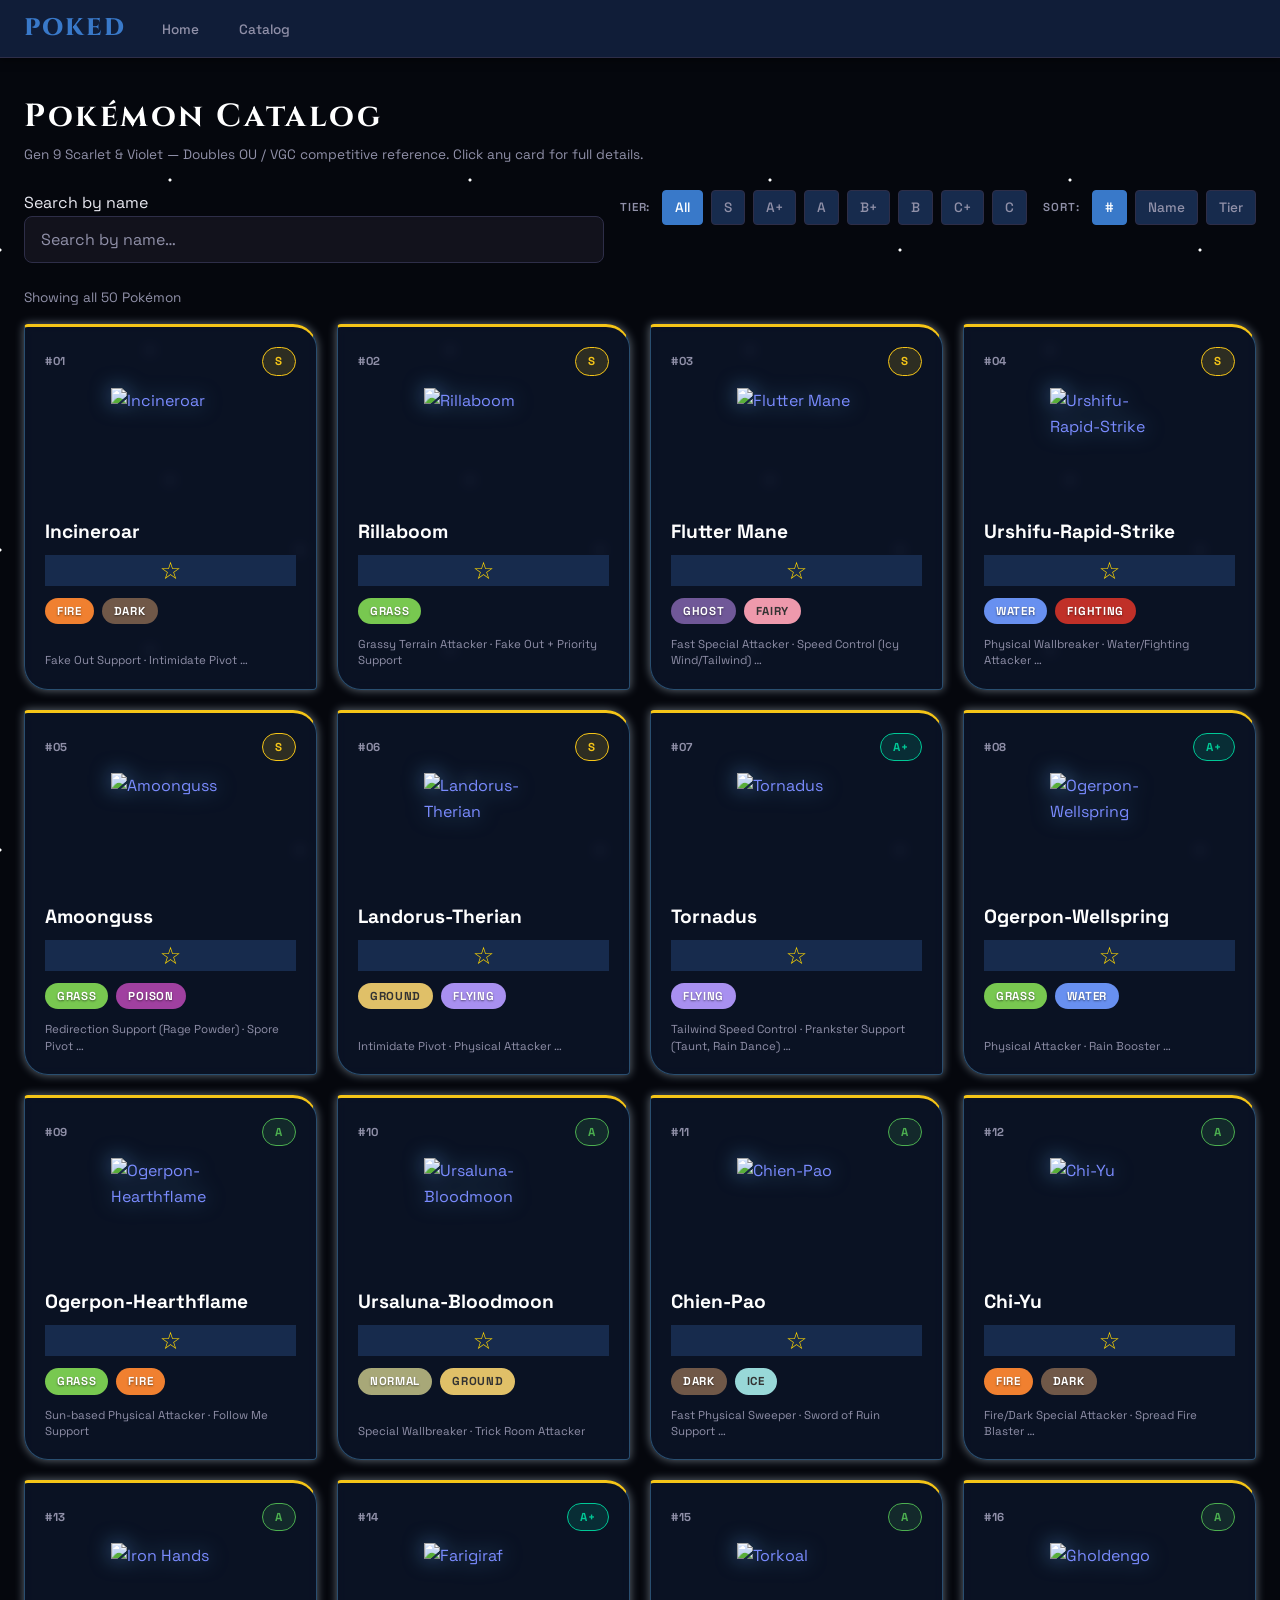
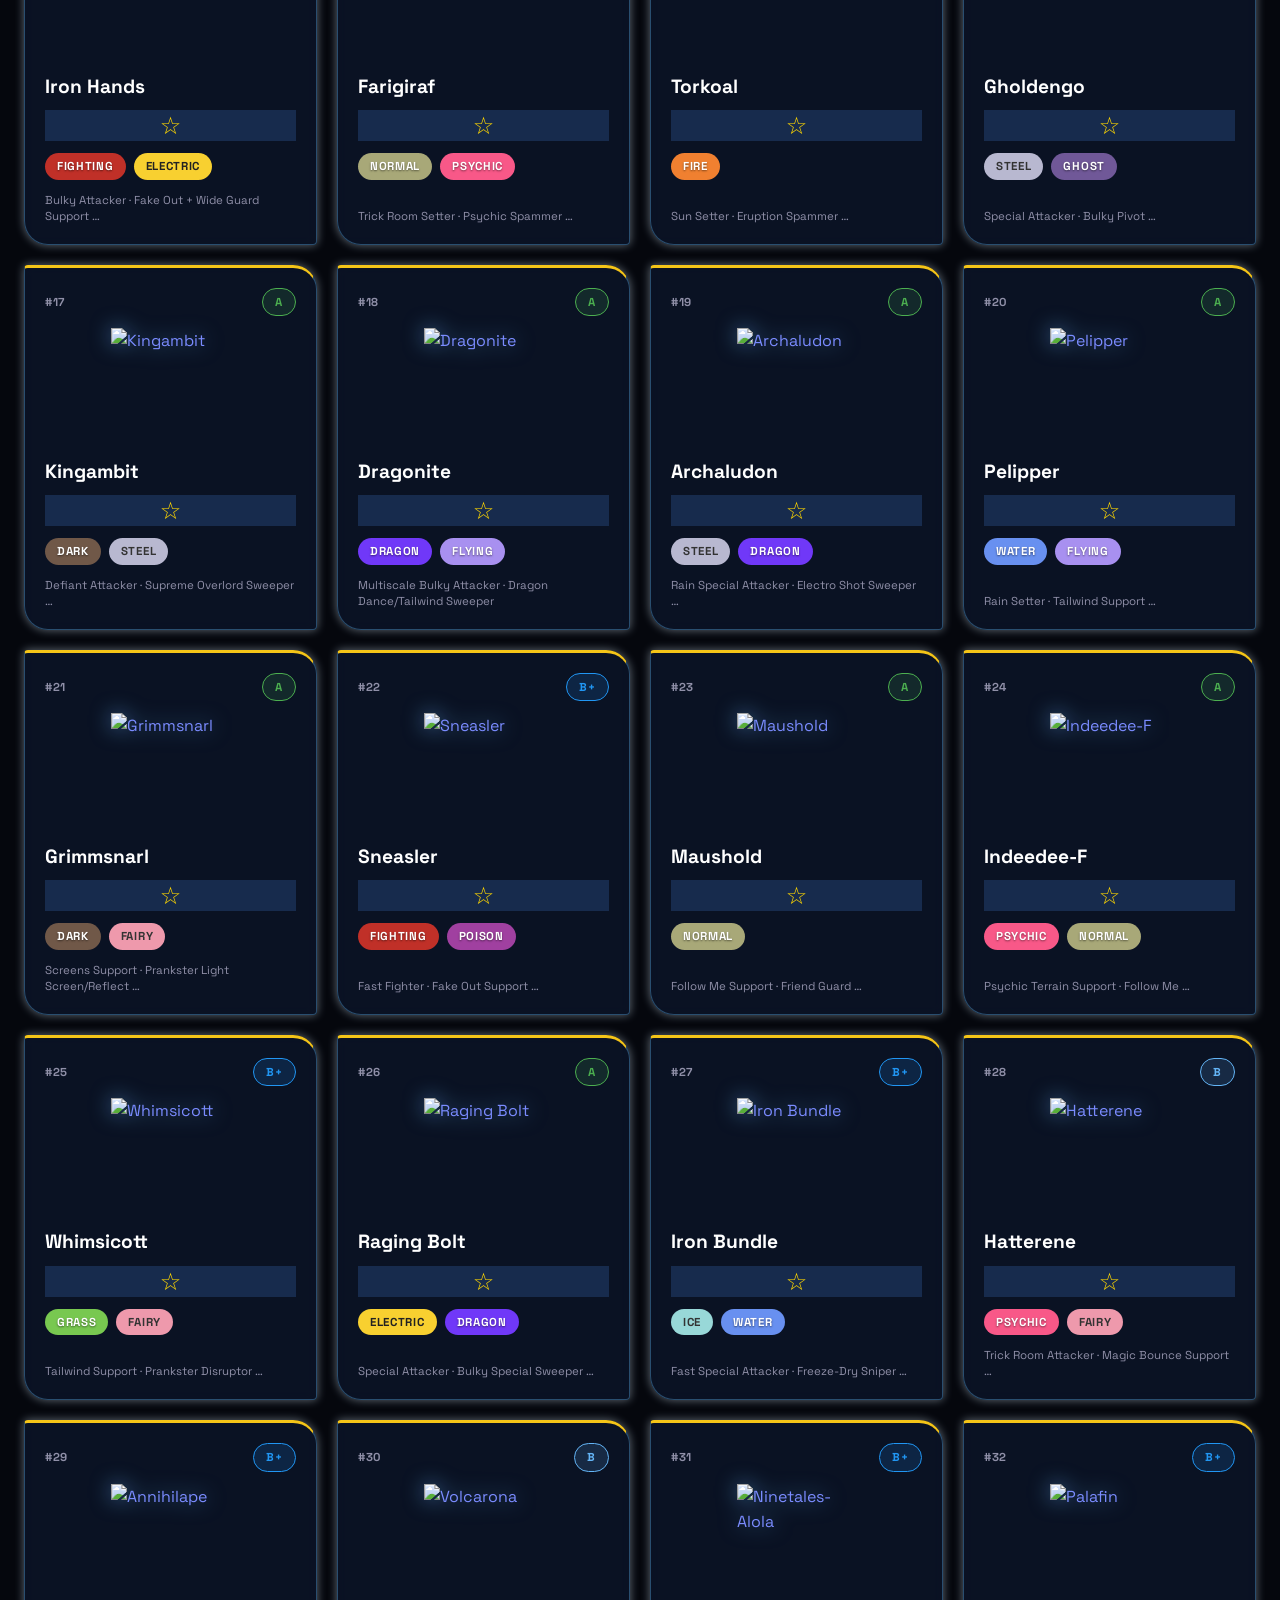
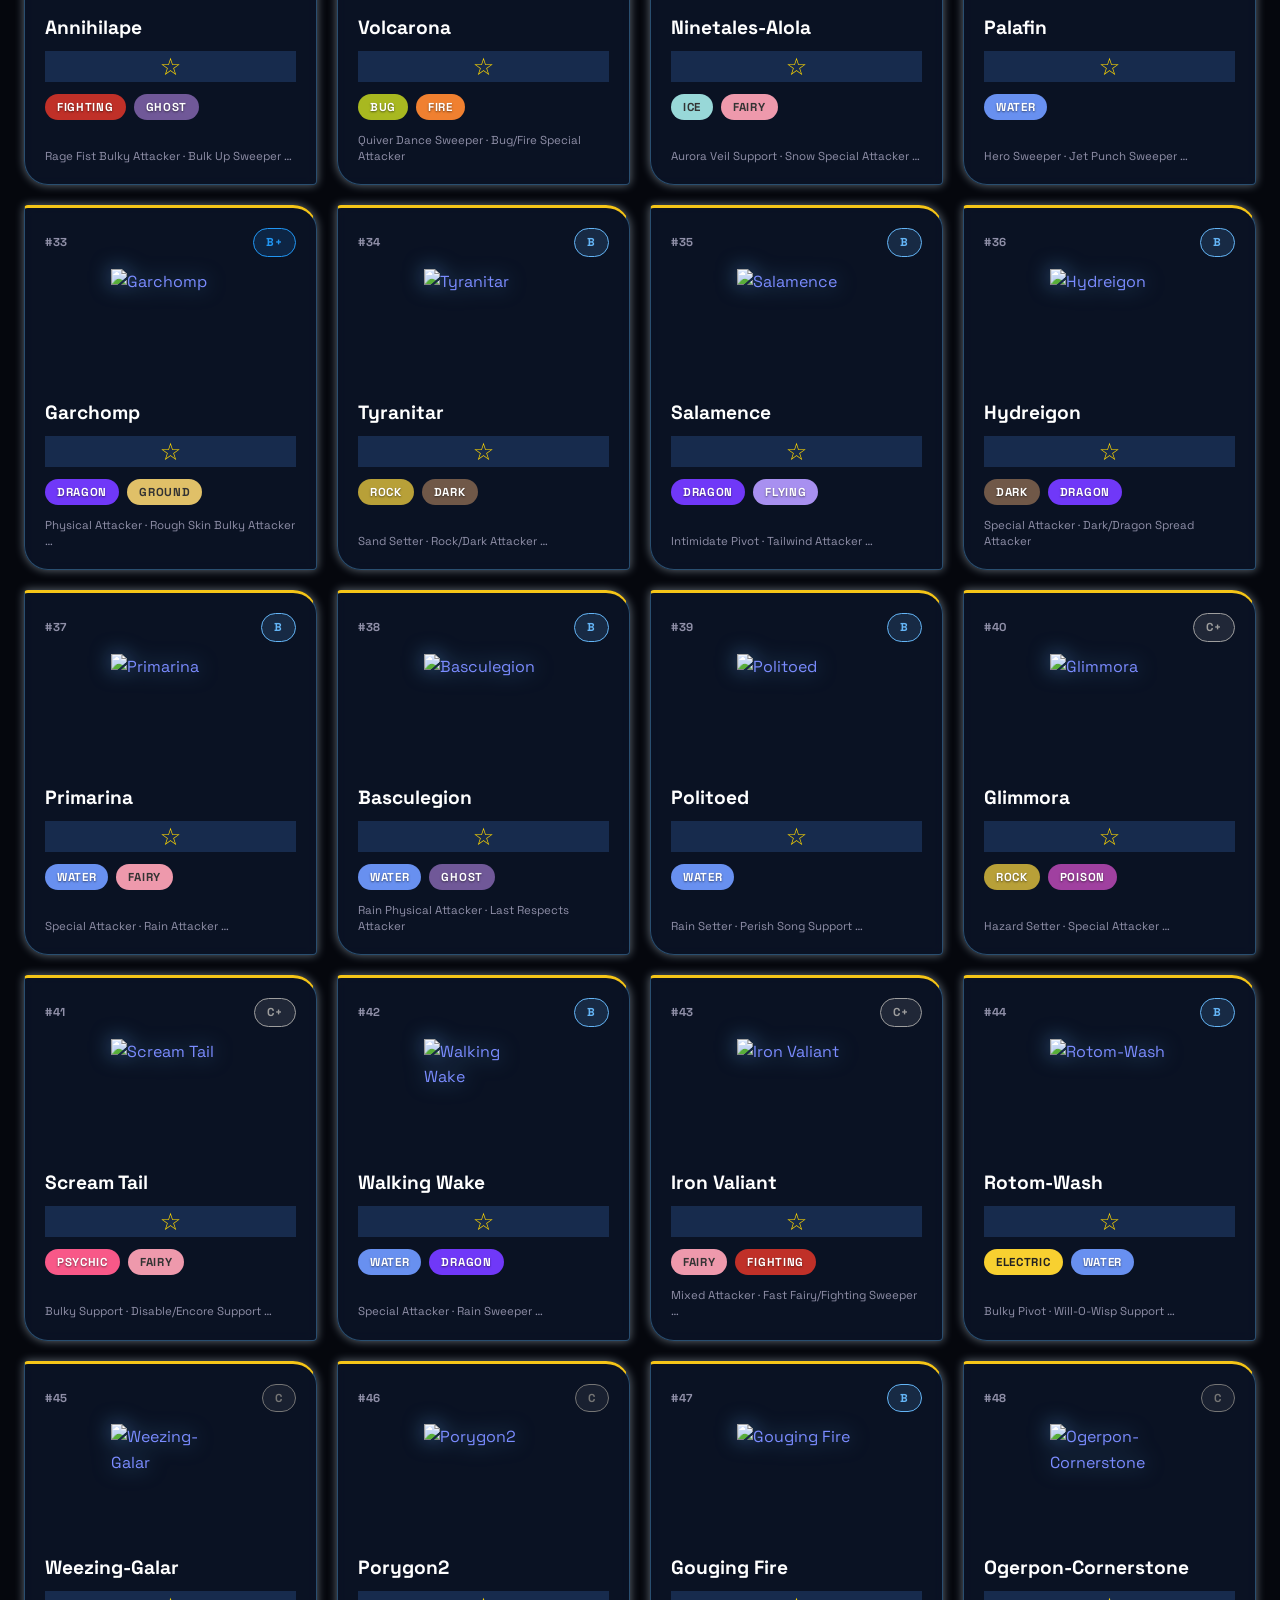
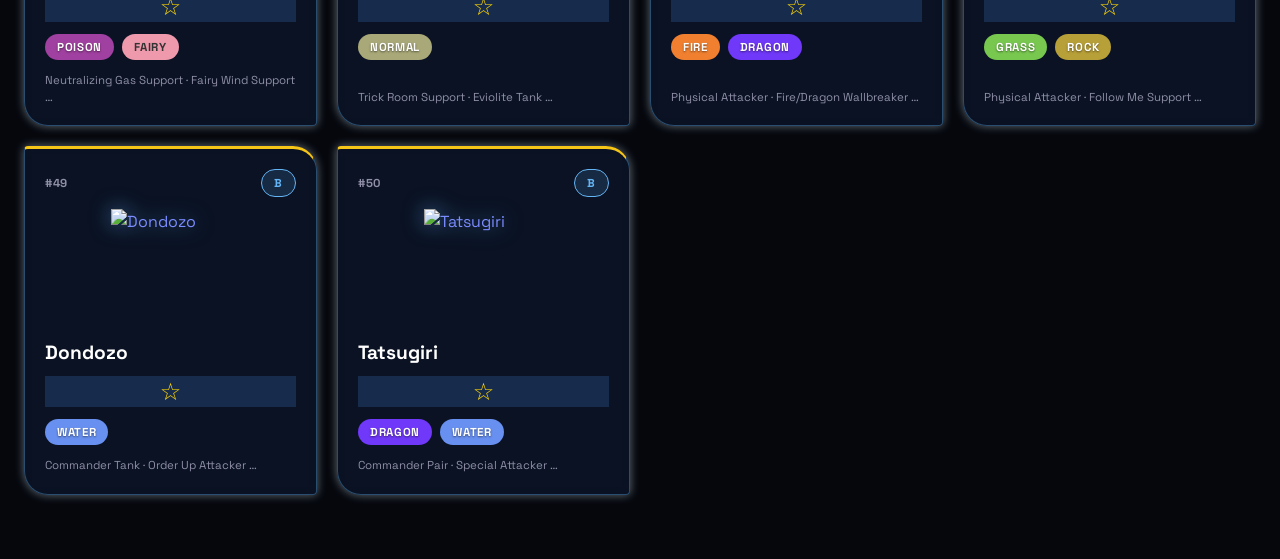
==== commit 83b4bb6d: "fav button" ====
--- a/catalog.html
+++ b/catalog.html
@@ -206,10 +206,33 @@
         </div>
         <img class="card__img" src="${getImage(pokemon.name)}" alt="${pokemon.name}" loading="lazy">
         <div class="card__name">${pokemon.name}</div>
+        <button class="fav-btn" data-id="${pokemon.id}">☆</button>
         <div class="card__types">${buildTypeBadges(pokemon.types)}</div>
         <div class="card__roles">${rolesText}</div>
       `;
-
+      const favBtn = card.querySelector('.fav-btn');
+      favBtn.addEventListener('click', function (event) {
+        event.preventDefault();
+        event.stopPropagation();
+        favBtn.addEventListener('click', function (event) {
+      event.preventDefault();
+      event.stopPropagation();
+
+      let favs = JSON.parse(localStorage.getItem('favs')) || [];
+
+      if (favs.includes(pokemon.id)) {
+        favs = favs.filter(id => id !== pokemon.id);
+        favBtn.textContent = '☆';
+      } else {
+        favs.push(pokemon.id);
+        favBtn.textContent = '★';
+      }
+
+      localStorage.setItem('favs', JSON.stringify(favs));
+    });
+      });
+      
+      
       return card;
     }
 
--- a/style.css
+++ b/style.css
@@ -345,8 +345,17 @@
       color: #ffffff;
       border-color: var(--color-accent);
     }
-
-
+    .fav-btn {
+      background : #172B4D;
+      border : none;
+      color : #FFD700;
+      font-size : 1.5rem;
+      cursor : pointer;
+      transition: transform 200ms ease, color 200ms ease;
+    }
+    .fav-btn:hover{
+      transform: scale(1.3);
+    }
     /* =============================================================================
       INDEX PAGE — Landing / Main Menu
       ============================================================================= */
@@ -380,6 +389,7 @@
       -webkit-text-fill-color: transparent;
       background-clip: text;
       margin-bottom: var(--space-4);
+      animation : twinkle 3s infinite;
     }
 
     .hero__subtitle {
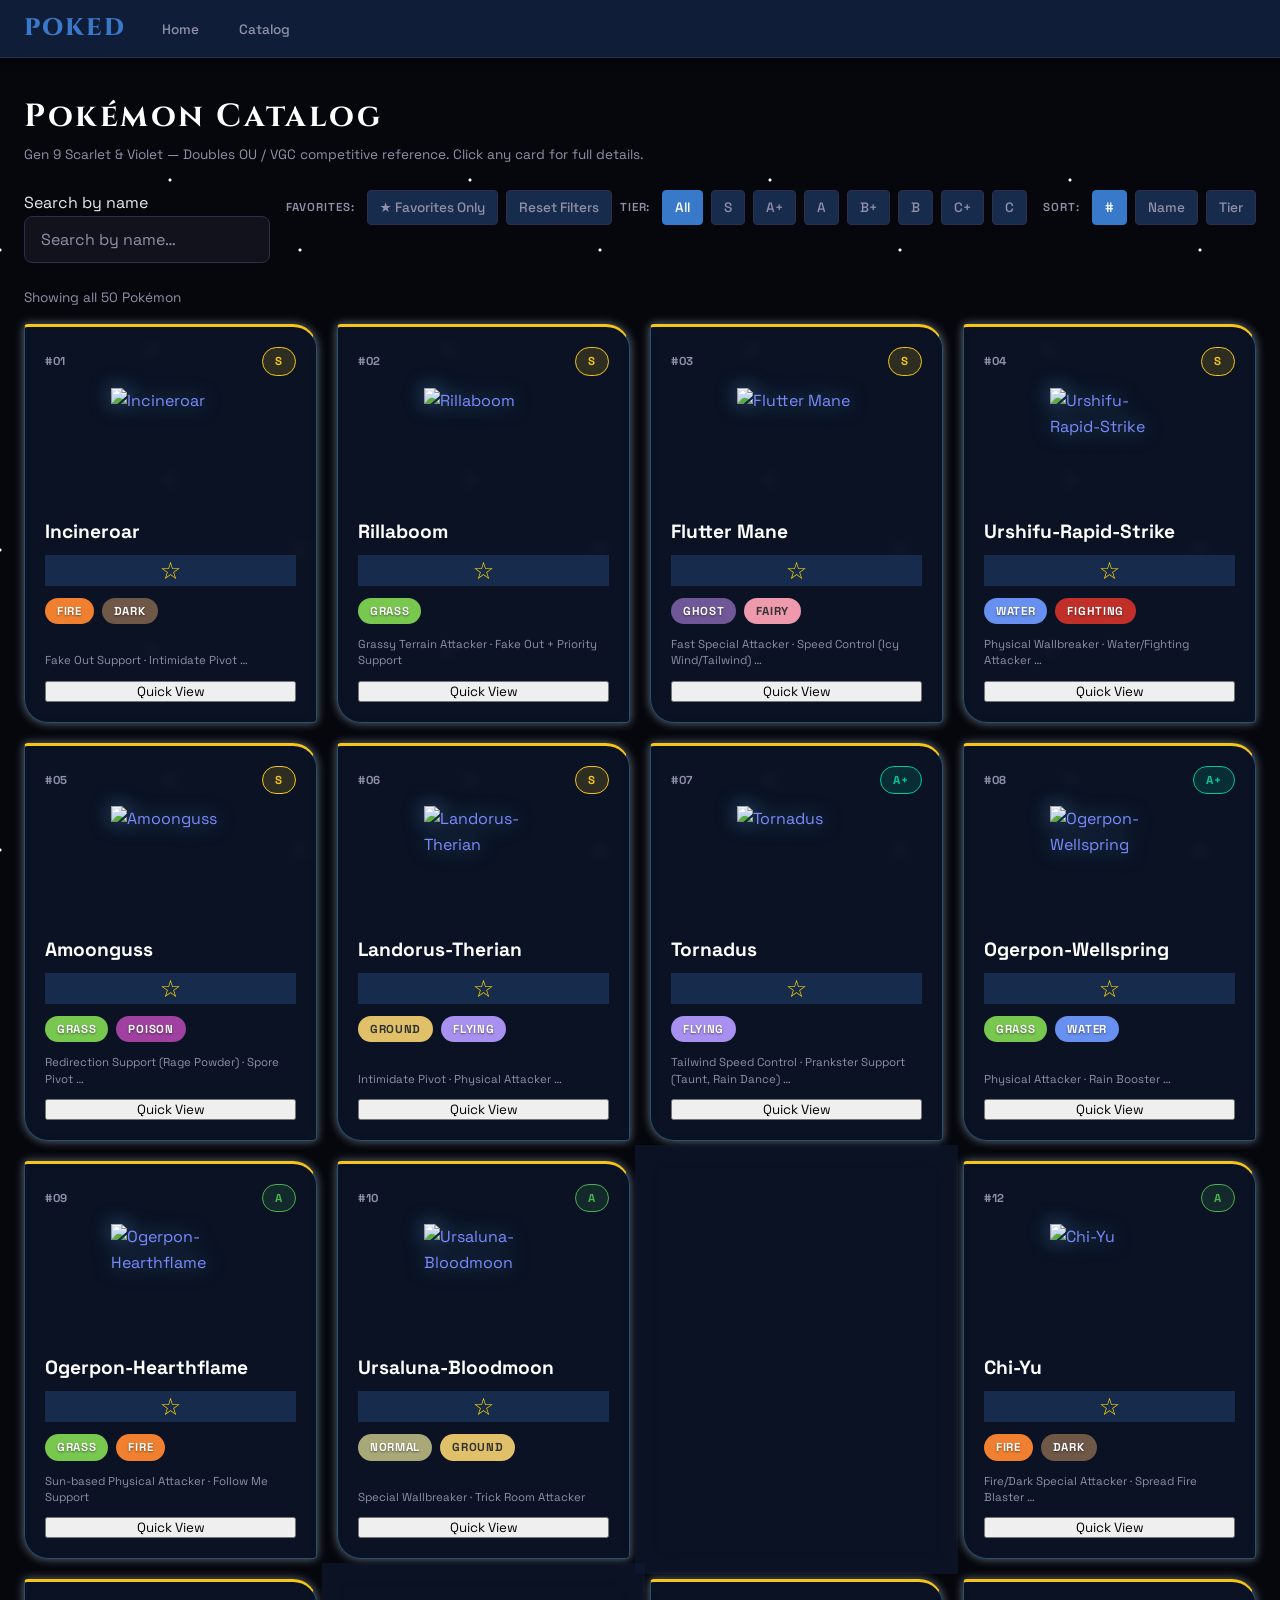
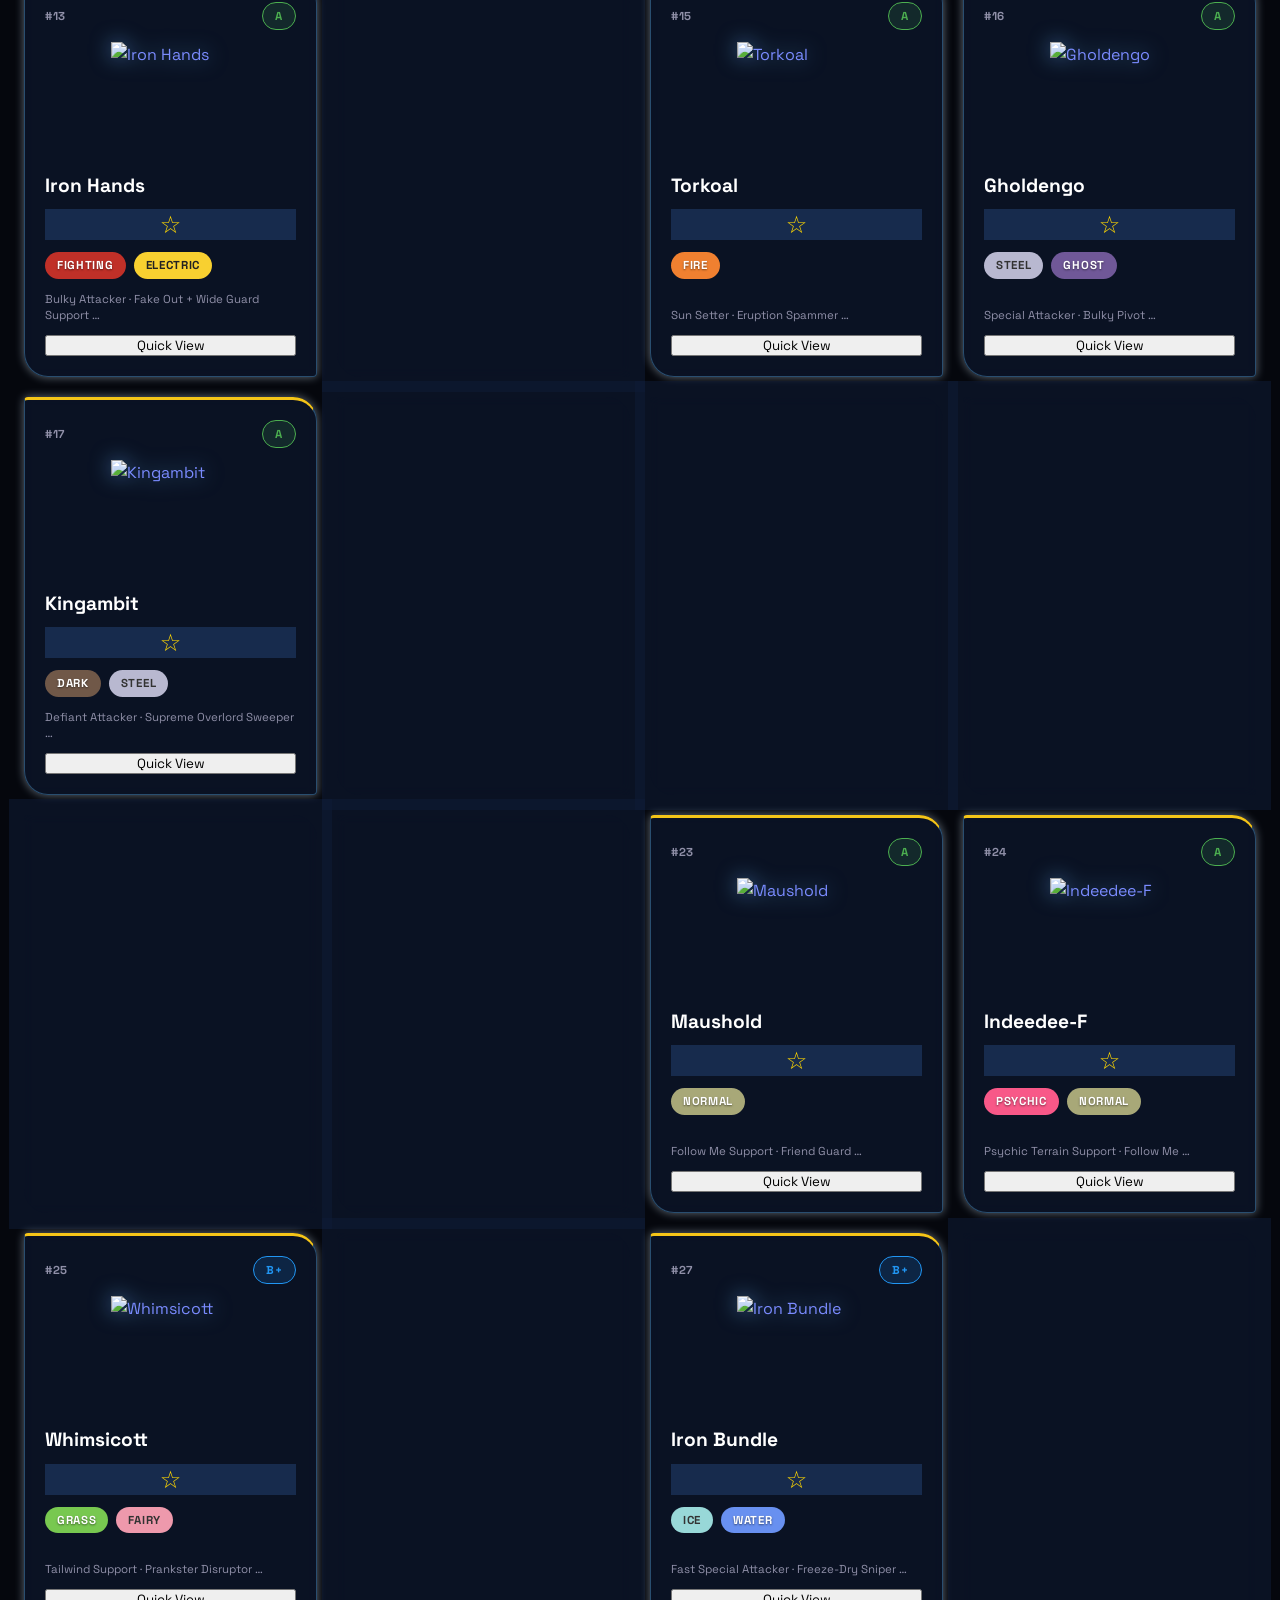
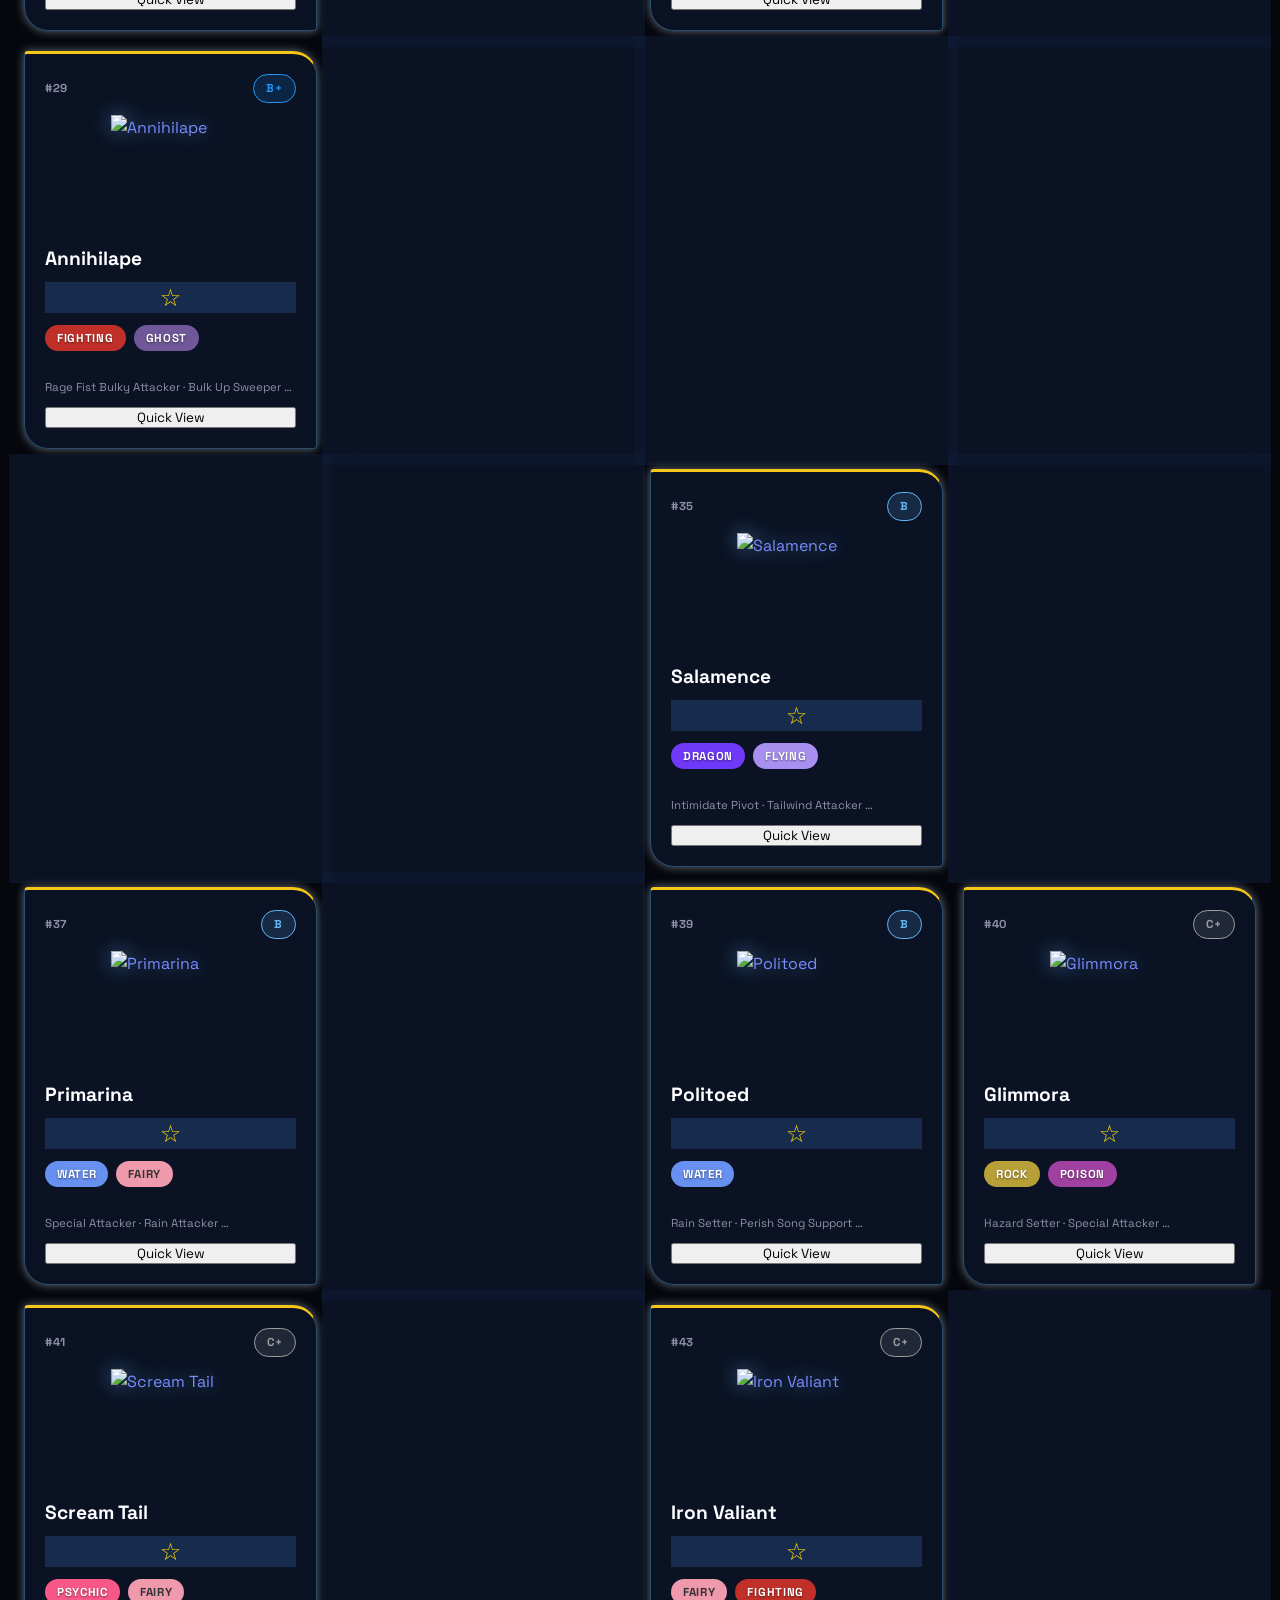
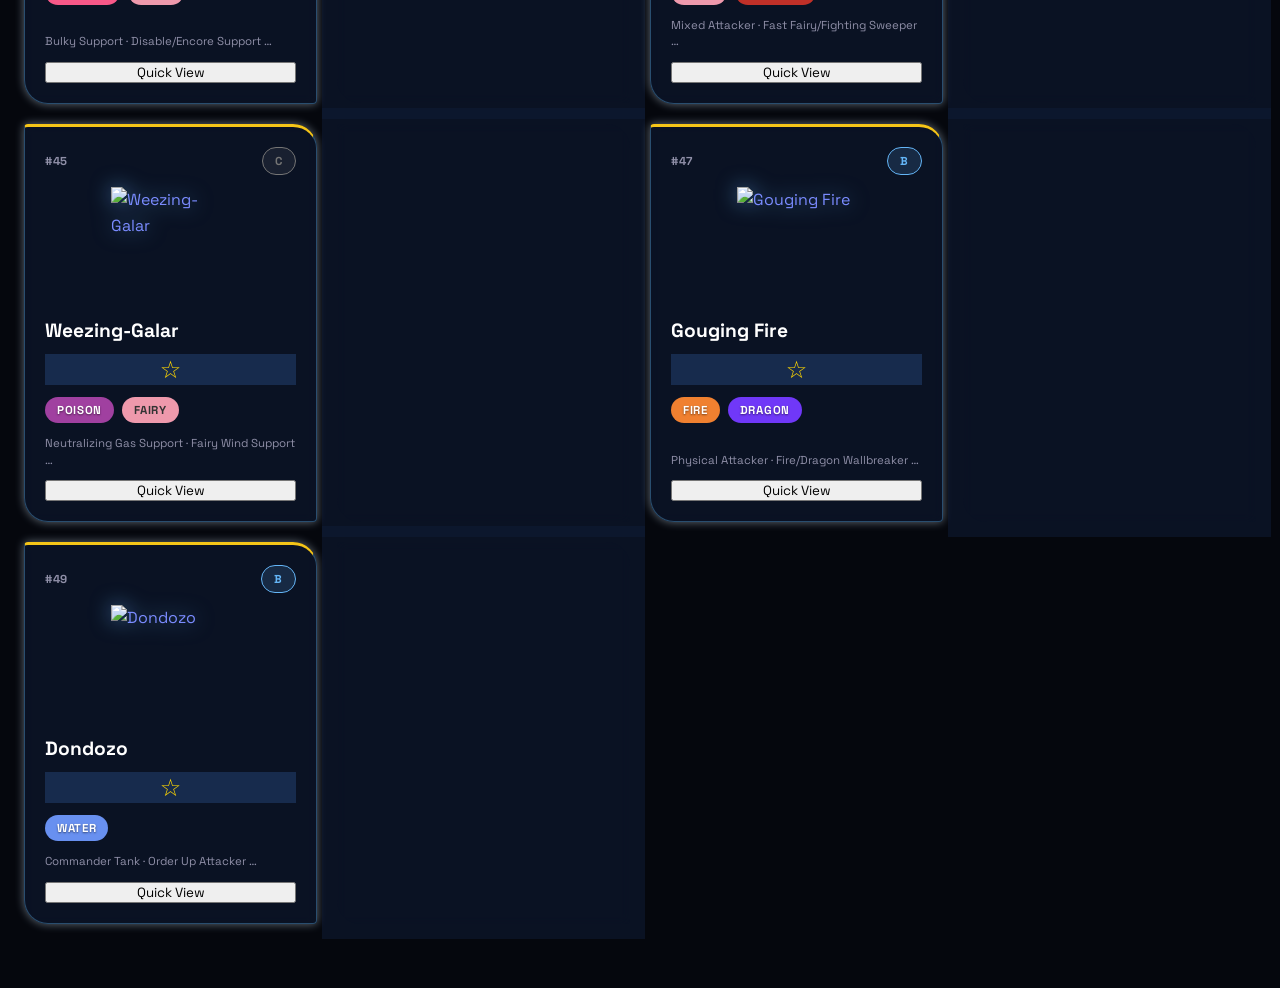
==== commit d8652253: "many new features" ====
--- a/catalog.html
+++ b/catalog.html
@@ -54,6 +54,15 @@
 
         <!-- Tier filter -->
         <div class="filter-row" role="group" aria-label="Filter by tier">
+          <div class="filter-row" role="group" aria-label="Filter by favorites">
+            <span class="filter-label">Favorites:</span>
+            <button class="filter-btn" id="favorites-filter">
+              ★ Favorites Only
+            </button>
+            <button class="filter-btn" id="reset-filters">
+        Reset Filters
+      </button>
+          </div>
           <span class="filter-label">Tier:</span>
           <!-- data-tier="all" means no filter; others match the tier field in data.js -->
           <button class="filter-btn btn--active" data-tier="all">All</button>
@@ -104,7 +113,8 @@
     const catalogState = {
       query: '',      // Current search string (lowercase)
       tier: 'all',    // Active tier filter ('all' or a tier string like 'S')
-      sort: 'id'      // Current sort key: 'id' | 'name' | 'tier'
+      sort: 'id',      // Current sort key: 'id' | 'name' | 'tier'
+      showFavorites: false // Whether to show only favorite Pokémon
     };
 
     // Tier sort order for the "tier" sort mode (best → worst)
@@ -155,12 +165,15 @@
     // ----------------------------------------------------------------
     function getFilteredSorted() {
       // 1. Filter by search query and tier
+      const favorites = JSON.parse(localStorage.getItem('favs')) || [];
       const filtered = POKEMON.filter(function(p) {
         const matchesQuery = catalogState.query === '' ||
           p.name.toLowerCase().includes(catalogState.query);
         const matchesTier = catalogState.tier === 'all' ||
           p.tier === catalogState.tier;
-        return matchesQuery && matchesTier;
+        const matchesFavorite = !catalogState.showFavorites ||
+          favorites.includes(p.id);
+        return matchesQuery && matchesTier && matchesFavorite;
       });
 
       // 2. Sort
@@ -209,15 +222,17 @@
         <button class="fav-btn" data-id="${pokemon.id}">☆</button>
         <div class="card__types">${buildTypeBadges(pokemon.types)}</div>
         <div class="card__roles">${rolesText}</div>
-      `;
+          <button class="quick-view-btn" data-id="${pokemon.id}">
+      Quick View
+    </button>
+        `;
+      
       const favBtn = card.querySelector('.fav-btn');
       favBtn.addEventListener('click', function (event) {
         event.preventDefault();
         event.stopPropagation();
-        favBtn.addEventListener('click', function (event) {
-      event.preventDefault();
-      event.stopPropagation();
-
+    
+   
       let favs = JSON.parse(localStorage.getItem('favs')) || [];
 
       if (favs.includes(pokemon.id)) {
@@ -230,7 +245,25 @@
 
       localStorage.setItem('favs', JSON.stringify(favs));
     });
-      });
+        const quickViewBtn = card.querySelector('.quick-view-btn');
+
+    quickViewBtn.addEventListener('click', function(event) {
+        event.preventDefault();
+        event.stopPropagation();
+
+        const modal = document.getElementById('quick-view');
+        const content = document.getElementById('quick-view-content');
+
+        content.innerHTML = `
+            <h2>${pokemon.name}</h2>
+            <img src="${getImage(pokemon.name)}" alt="${pokemon.name}" width="150">
+            <p>Tier: ${pokemon.tier}</p>
+            <p>Types: ${pokemon.types.join(' / ')}</p>
+            <p>Roles: ${pokemon.roles.join(' · ')}</p>
+        `;
+
+        modal.classList.add('active');
+    });
       
       
       return card;
@@ -257,7 +290,7 @@
         countEl.textContent = '0 results';
         return;
       }
-
+     
       // Render cards
       results.forEach(function(pokemon) {
         grid.appendChild(createCard(pokemon));
@@ -305,30 +338,73 @@
         });
       });
     })();
-
-    // ----------------------------------------------------------------
+    // ----------------------------------------------------------------
+    // ----------------------------------------------------------------
+ 
+    //Favorite button  
+      const favoritesBtn = document.getElementById('favorites-filter');
+      console.count('Favorites listener registered');
+      favoritesBtn.addEventListener('click', function() {
+      catalogState.showFavorites = !catalogState.showFavorites;
+      console.log(catalogState.showFavorites);
+      favoritesBtn.classList.toggle(
+    'btn--active',
+    catalogState.showFavorites
+  );
+    renderGrid();
+      }); 
+      const resetBtn = document.getElementById('reset-filters');
+      resetBtn.addEventListener('click', function() {
+    document.querySelectorAll('[data-tier]').forEach(function(btn) {
+    btn.classList.toggle('btn--active', btn.dataset.tier === 'all');
+});
+        catalogState.query = '';
+    catalogState.tier = 'all';
+    catalogState.sort = 'id';
+    catalogState.showFavorites = false;
+document.querySelectorAll('[data-sort]').forEach(function(btn) {
+    btn.classList.toggle('btn--active', btn.dataset.sort === 'id');
+});
+
+    renderGrid();
+});
     // EVENT LISTENERS — Sort buttons
     // ----------------------------------------------------------------
-    (function initSortButtons() {
-      document.querySelectorAll('[data-sort]').forEach(function(btn) {
-        btn.addEventListener('click', function() {
-          // Update active state
-          document.querySelectorAll('[data-sort]').forEach(function(b) {
-            b.classList.remove('btn--active');
+      (function initSortButtons() {
+        document.querySelectorAll('[data-sort]').forEach(function(btn) {
+          btn.addEventListener('click', function() {
+            // Update active state
+            document.querySelectorAll('[data-sort]').forEach(function(b) {
+              b.classList.remove('btn--active');
+            });
+            btn.classList.add('btn--active');
+
+            catalogState.sort = btn.dataset.sort;
+            renderGrid();
           });
-          btn.classList.add('btn--active');
-
-          catalogState.sort = btn.dataset.sort;
-          renderGrid();
         });
-      });
-    })();
-
+      })();
+document.addEventListener('DOMContentLoaded', function() {
+    const quickView = document.getElementById('quick-view');
+    const closeQuickView = document.getElementById('quick-view-close');
+
+    closeQuickView.addEventListener('click', function() {
+        quickView.classList.remove('active');
+    });
+});
     // ----------------------------------------------------------------
     // INITIAL RENDER — Run when the page first loads
     // ----------------------------------------------------------------
+    
     renderGrid();
+ 
   </script>
-
+ <div class="quick-view-overlay" id="quick-view">
+  <div class="quick-view-modal">
+    <button id="quick-view-close">✕</button>
+
+    <div id="quick-view-content"></div>
+  </div>
+</div>
 </body>
 </html>
--- a/style.css
+++ b/style.css
@@ -986,3 +986,41 @@
         font-size: var(--font-size-md);
       }
     }
+    /*QUICK WIEW */ 
+    .quick-view-overlay {
+        display: none;
+        position: fixed;
+        inset: 0;
+        background: rgba(0, 0, 0, 0.8);
+        z-index: 1000;
+        justify-content: center;
+        align-items: center;
+      }
+
+      .quick-view-overlay.active {
+        display: flex;
+      }
+
+      .quick-view-modal {
+        background: var(--color-bg-surface);
+        border: 1px solid var(--color-border);
+        border-radius: 16px;
+        padding: 24px;
+        width: min(90%, 450px);
+        position: relative;
+      }
+
+      #quick-view-close {
+        position: absolute;
+        top: 12px;
+        right: 12px;
+        cursor: pointer;
+        background: transparent;
+        border: none;
+        color: var(--color-text-primary);
+        font-size: 20px;
+      }
+
+      #quick-view-content {
+        margin-top: 20px;
+      }
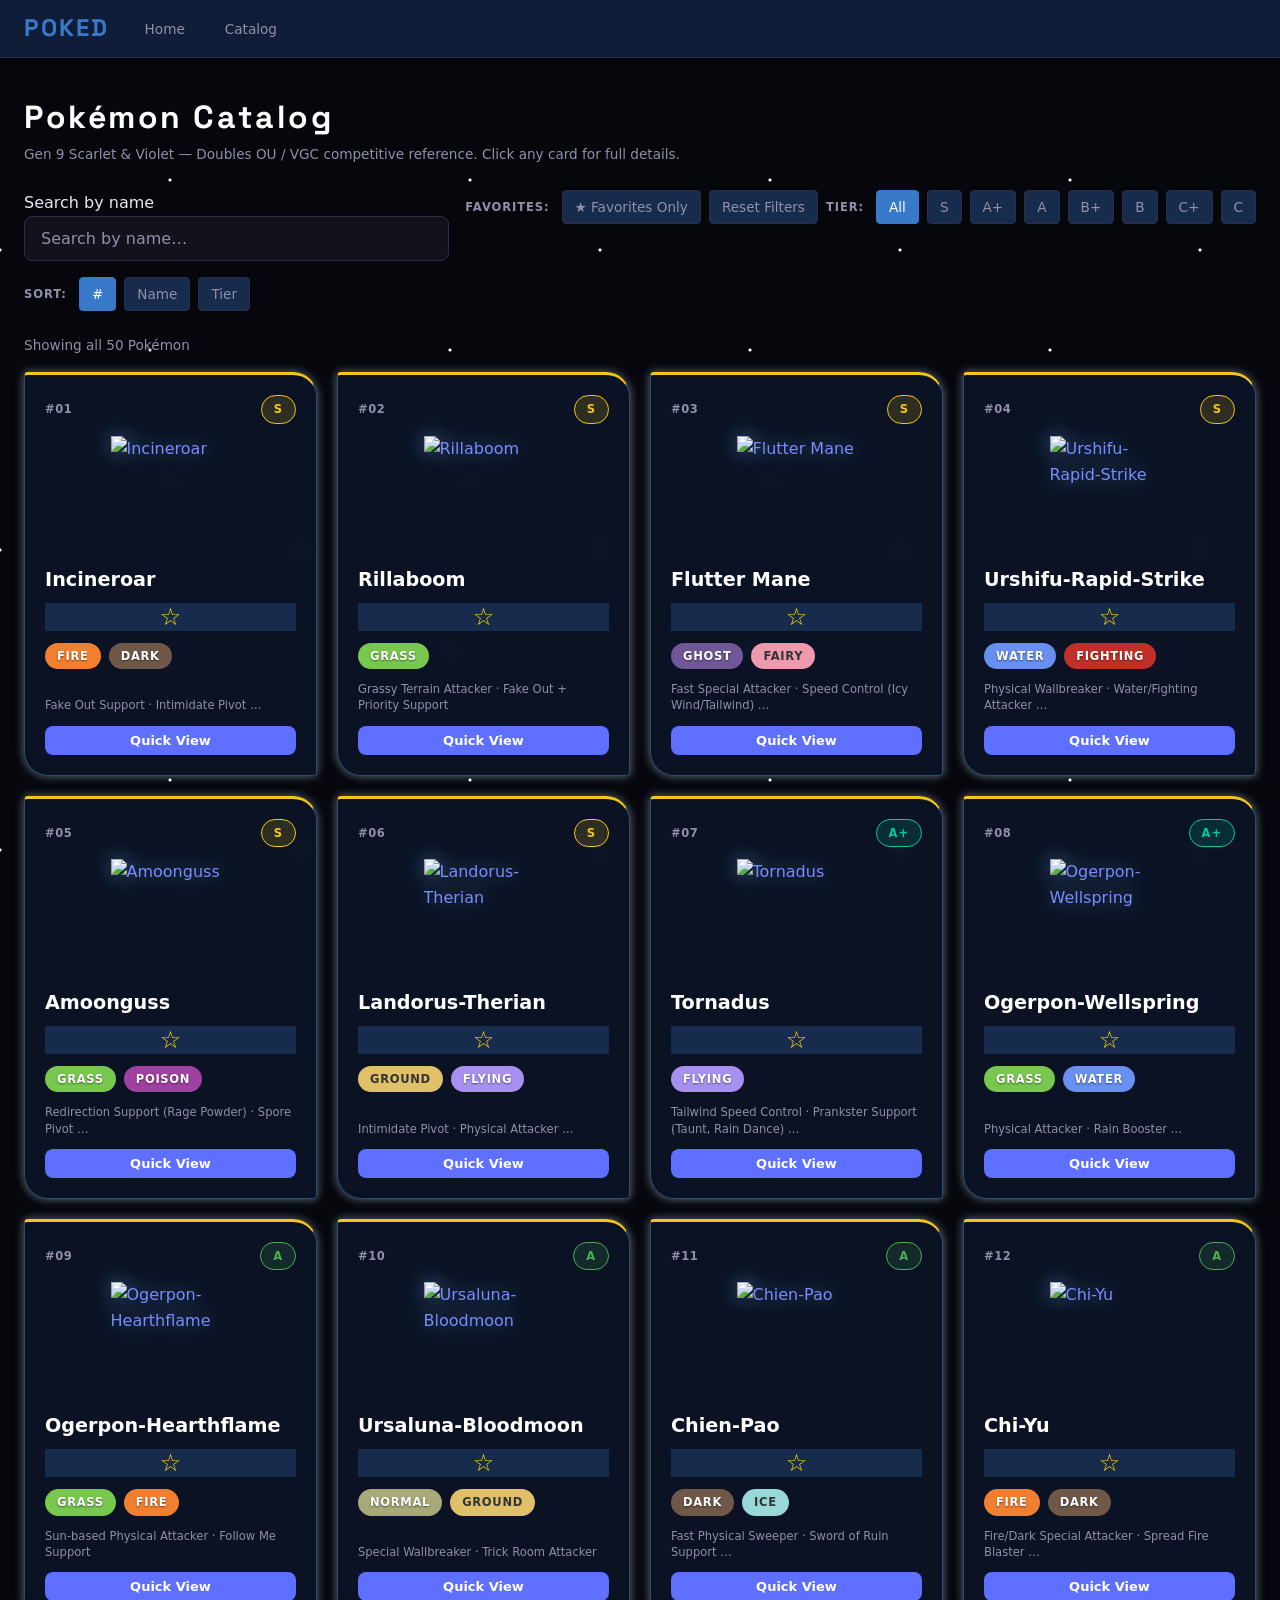
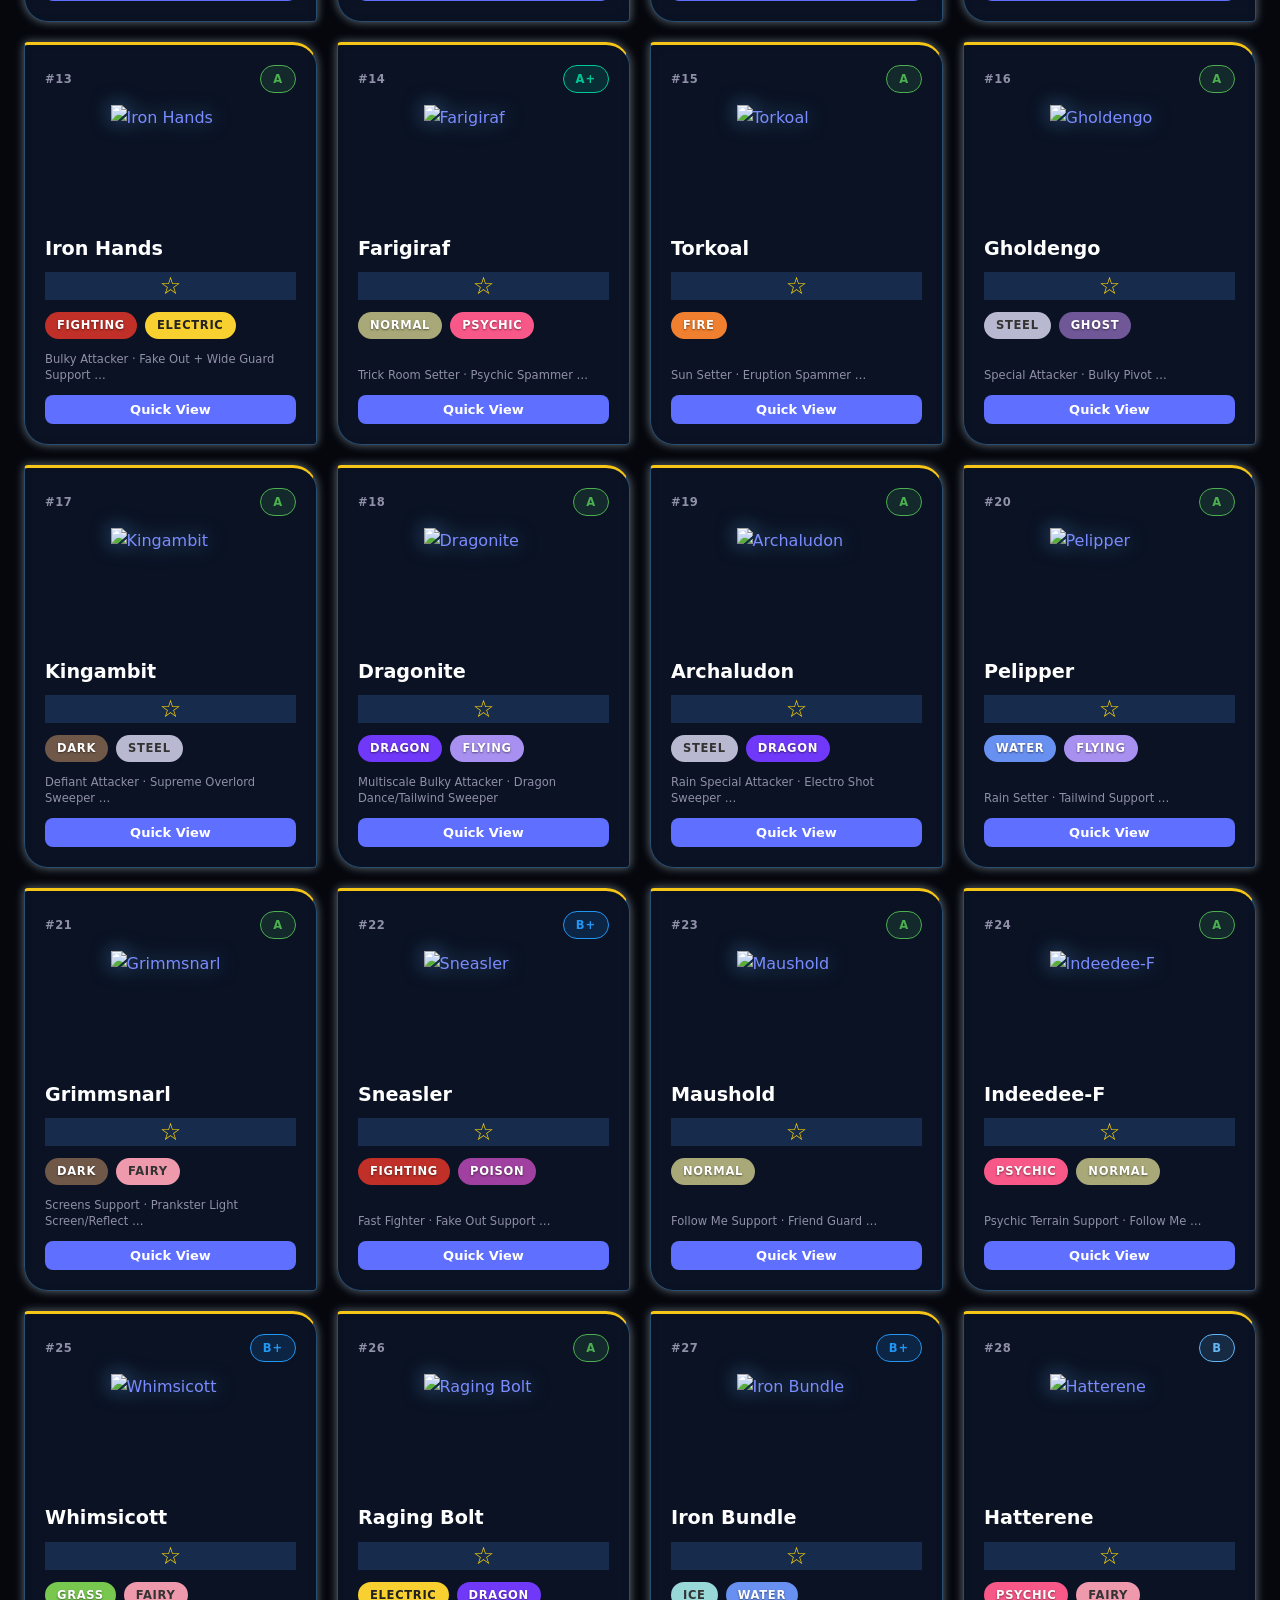
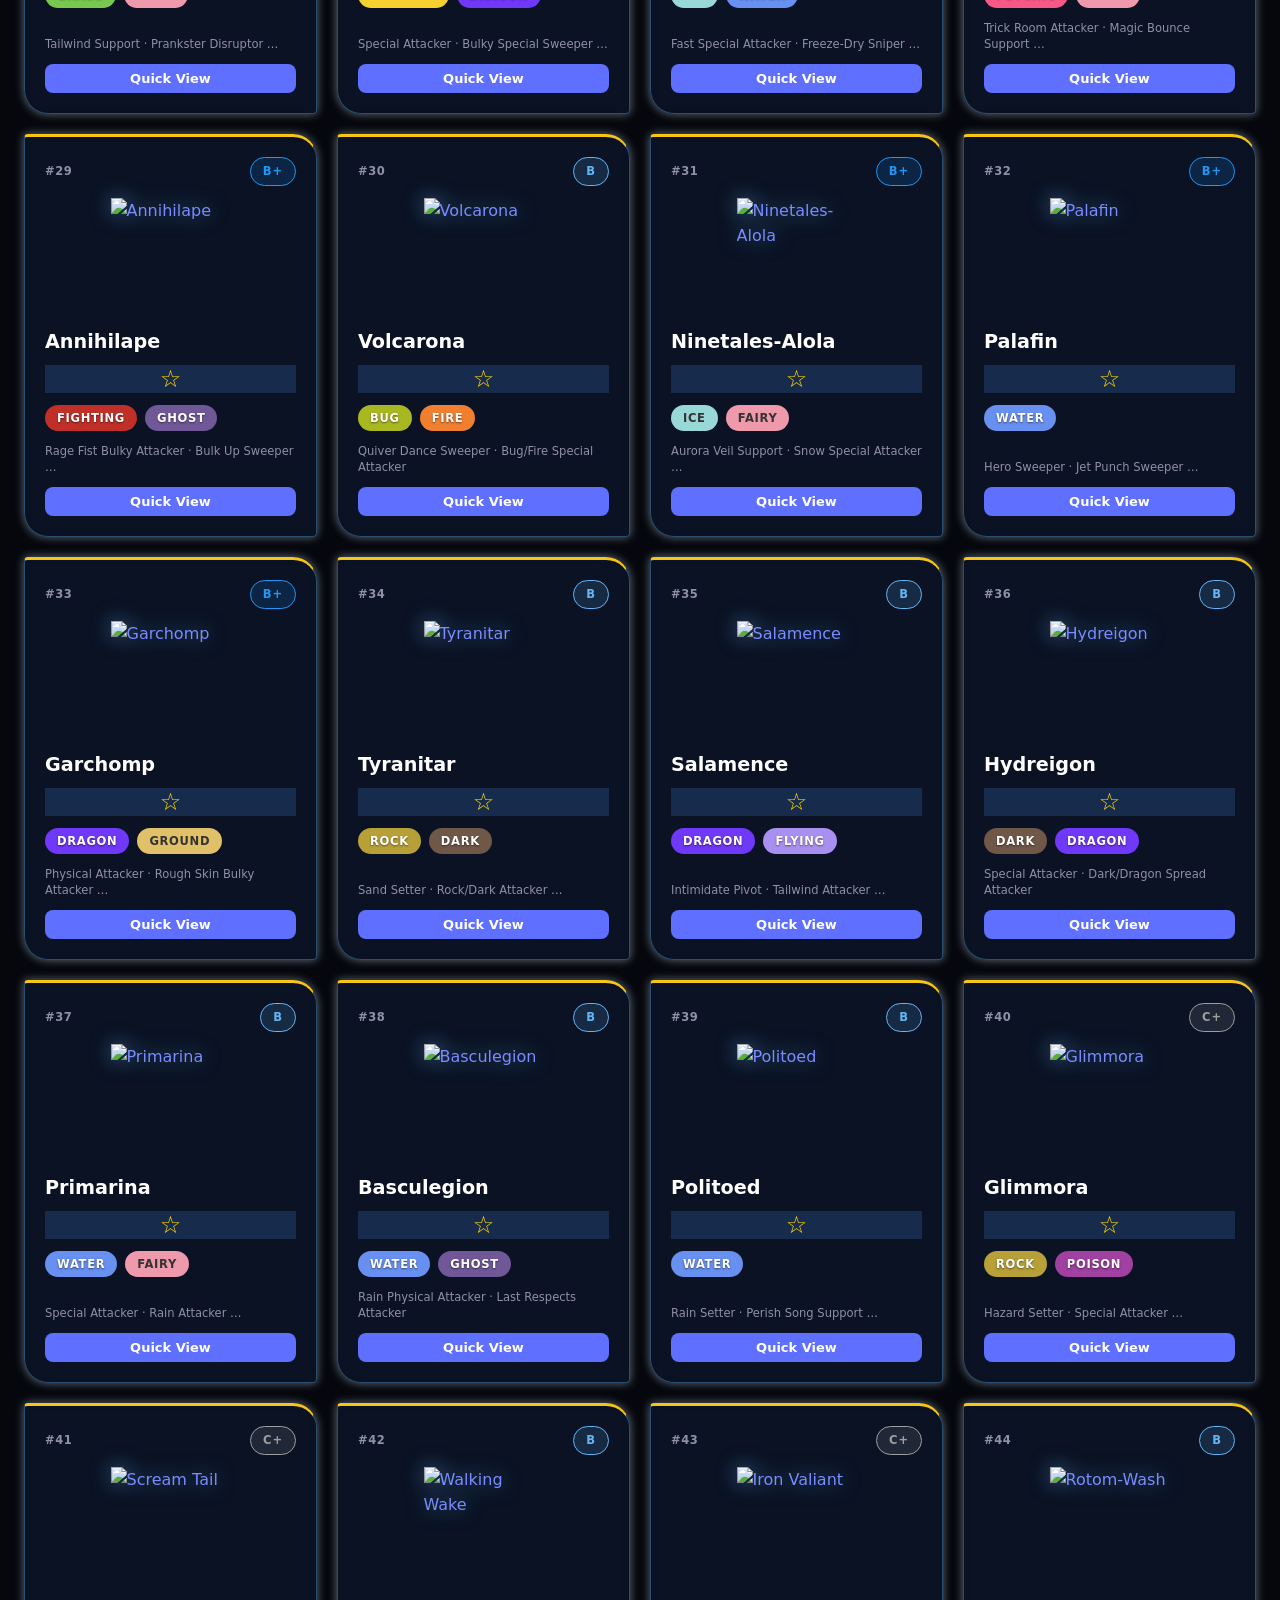
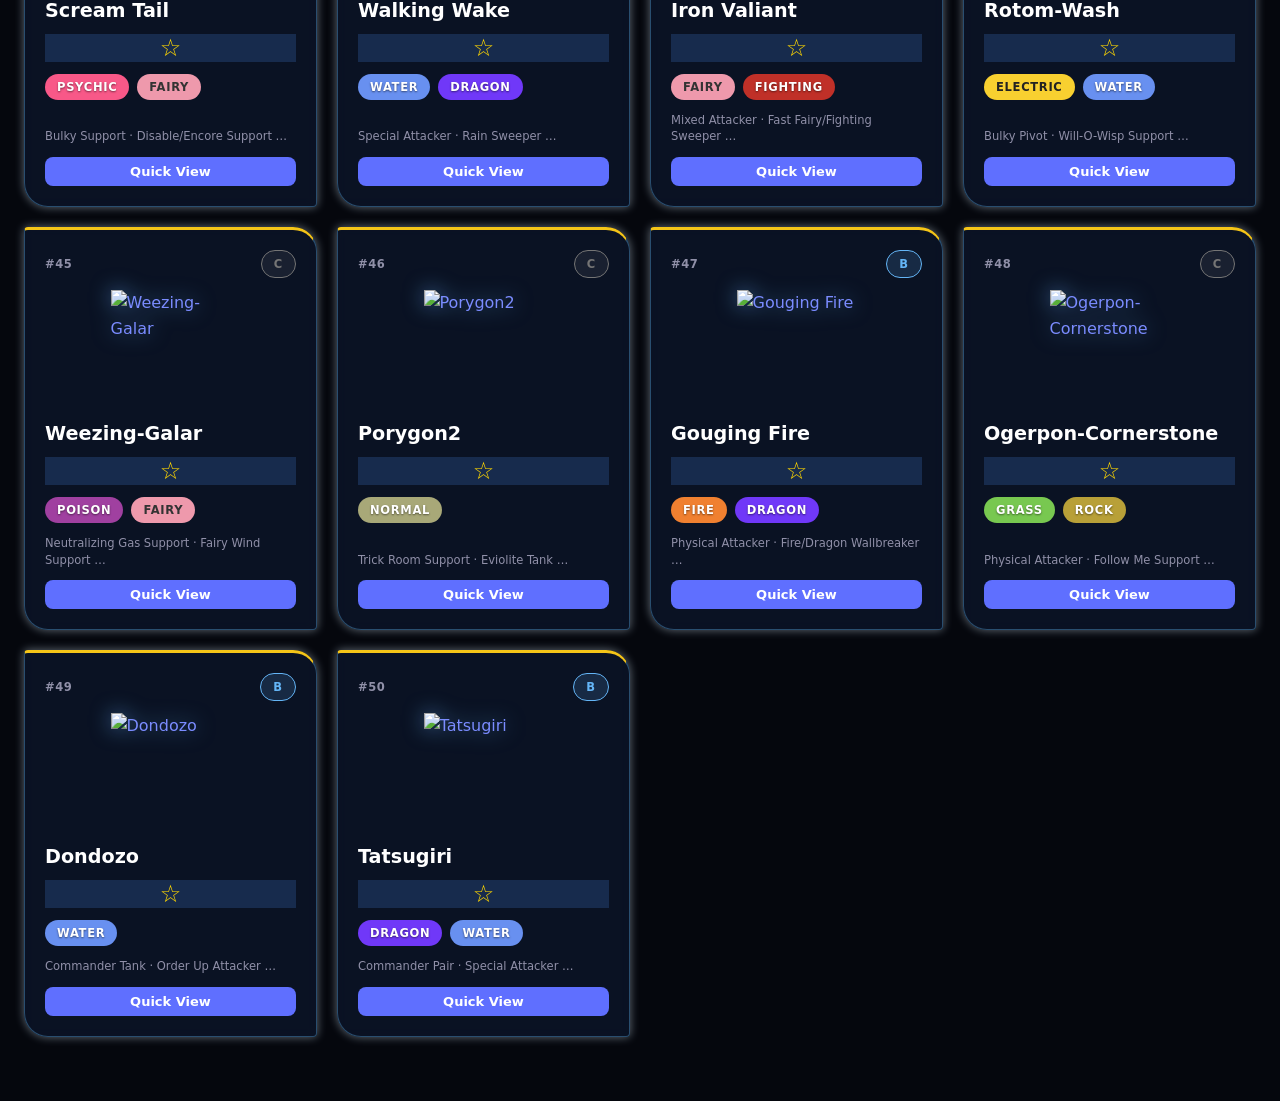
==== commit 94eed897: "minor fav btn fix" ====
--- a/catalog.html
+++ b/catalog.html
@@ -228,6 +228,11 @@
         `;
       
       const favBtn = card.querySelector('.fav-btn');
+      const favs = JSON.parse(localStorage.getItem('favs')) || [];
+
+        if (favs.includes(pokemon.id)) {
+        favBtn.textContent = '★';
+}
       favBtn.addEventListener('click', function (event) {
         event.preventDefault();
         event.stopPropagation();
--- a/style.css
+++ b/style.css
@@ -79,8 +79,8 @@
       --color-stat-bg:   #2a2a3a;   /* Stat bar track background */
 
       /* --- Typography --- */
-      --font-body: 'Space Grotesk', system-ui, sans-serif;
-      --font-heading: 'Cinzel', serif;
+      --font-body: 'Outfit', system-ui, sans-serif;
+      --font-heading: 'Space Grotesk', serif;
       --font-size-xs: 0.72rem;
       --font-size-sm: 0.85rem;
       --font-size-md: 1rem;
@@ -987,11 +987,27 @@
       }
     }
     /*QUICK WIEW */ 
+    .quick-view-btn {
+        background: #5f6fff;
+        color: #ffffff;
+        border: none;
+        border-radius: 8px;
+        padding: 7px 14px;
+        font-size: 13px;
+        font-weight: 600;
+        cursor: pointer;
+        transition: background 0.2s ease;
+}
+
+    .quick-view-btn:hover {
+      background: #7b8cff;
+    }
     .quick-view-overlay {
         display: none;
+        color: #00c896;
         position: fixed;
         inset: 0;
-        background: rgba(0, 0, 0, 0.8);
+        background: rgba(39, 38, 39, 0.8);
         z-index: 1000;
         justify-content: center;
         align-items: center;
@@ -1002,6 +1018,7 @@
       }
 
       .quick-view-modal {
+        color: #00c896;
         background: var(--color-bg-surface);
         border: 1px solid var(--color-border);
         border-radius: 16px;
